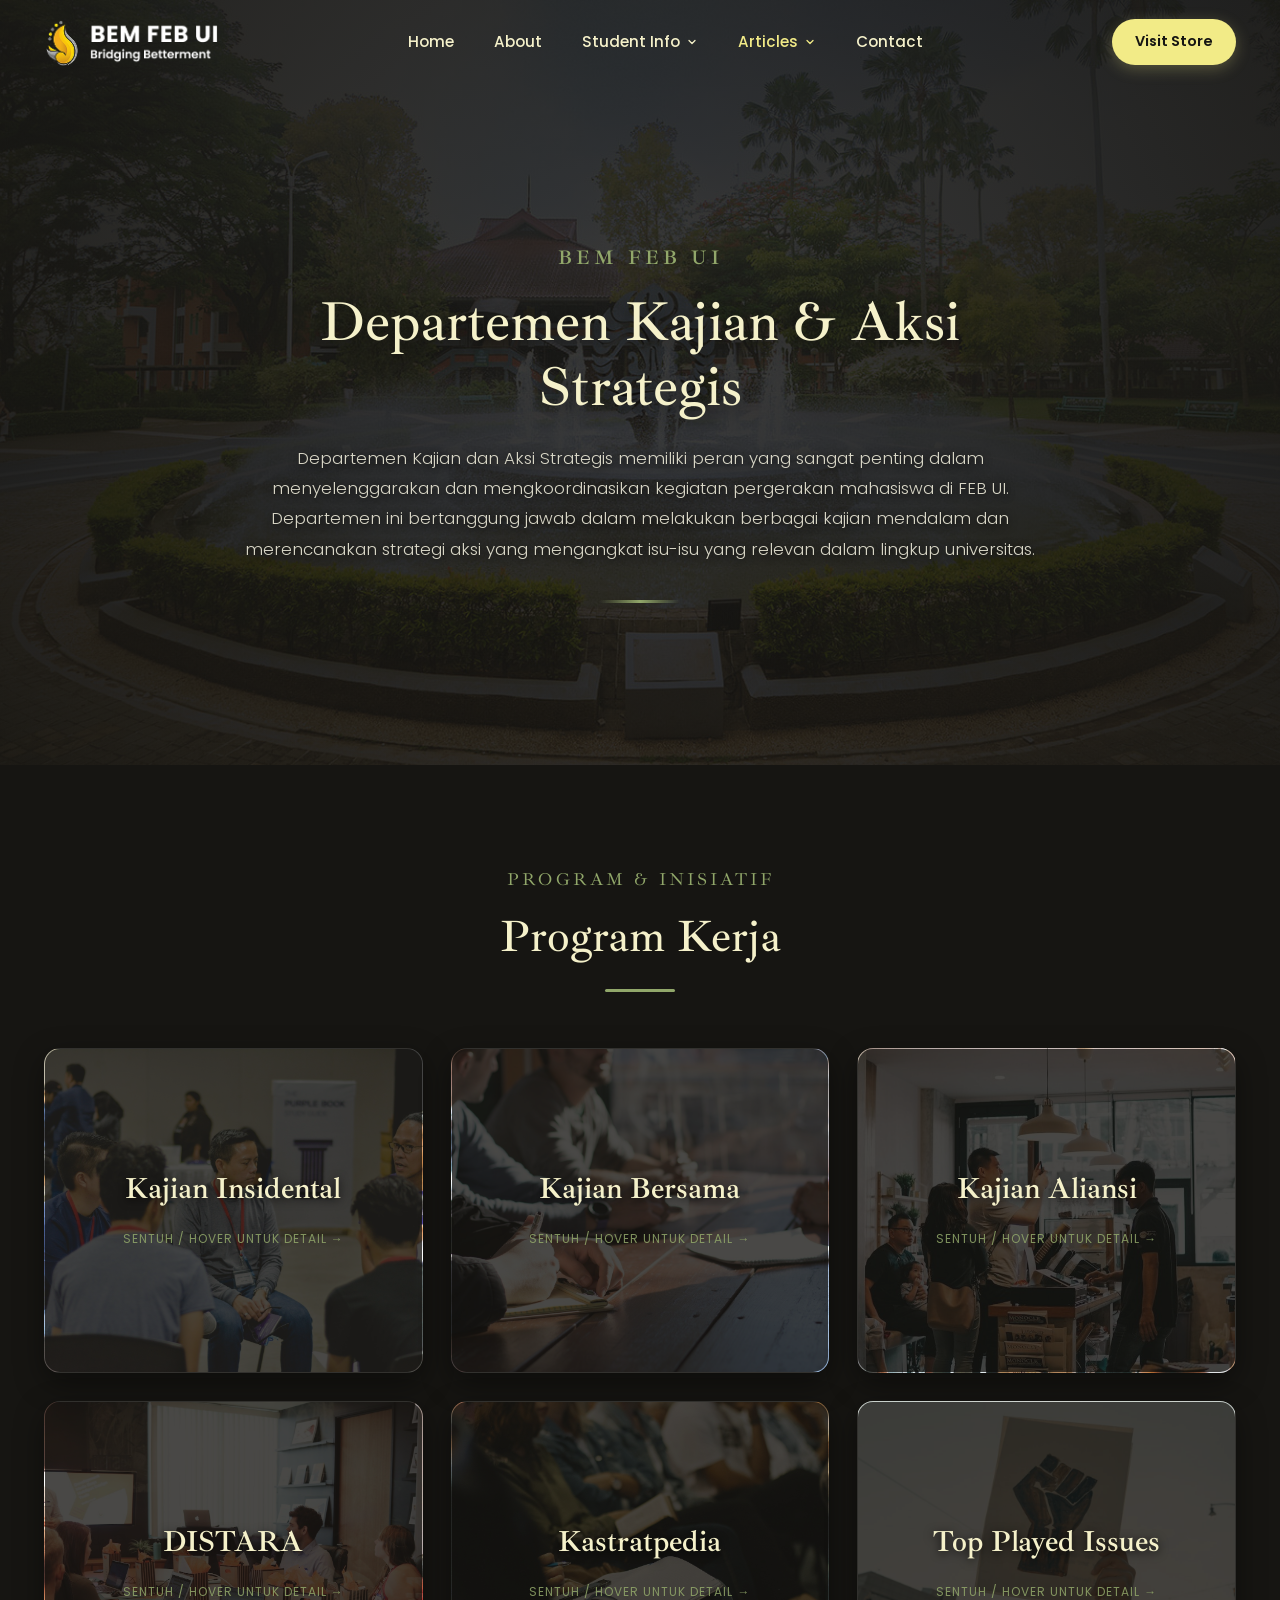
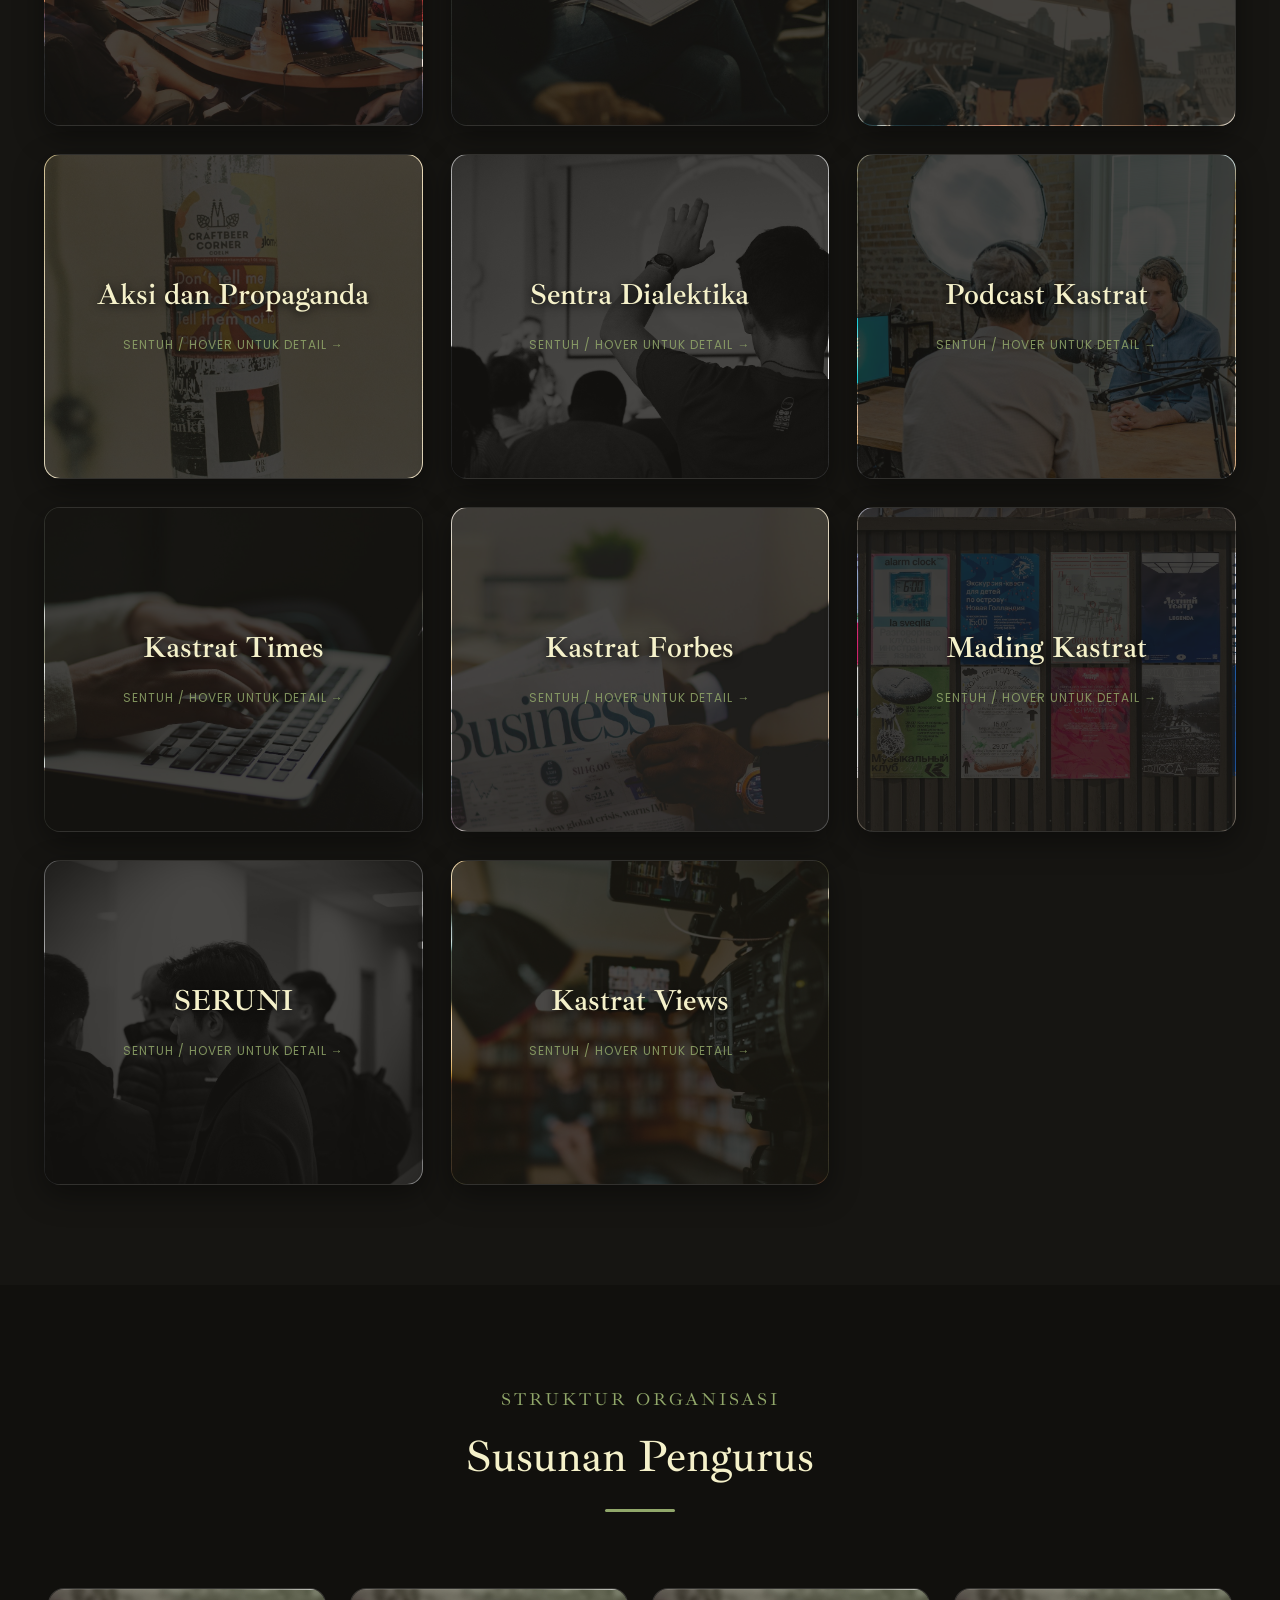
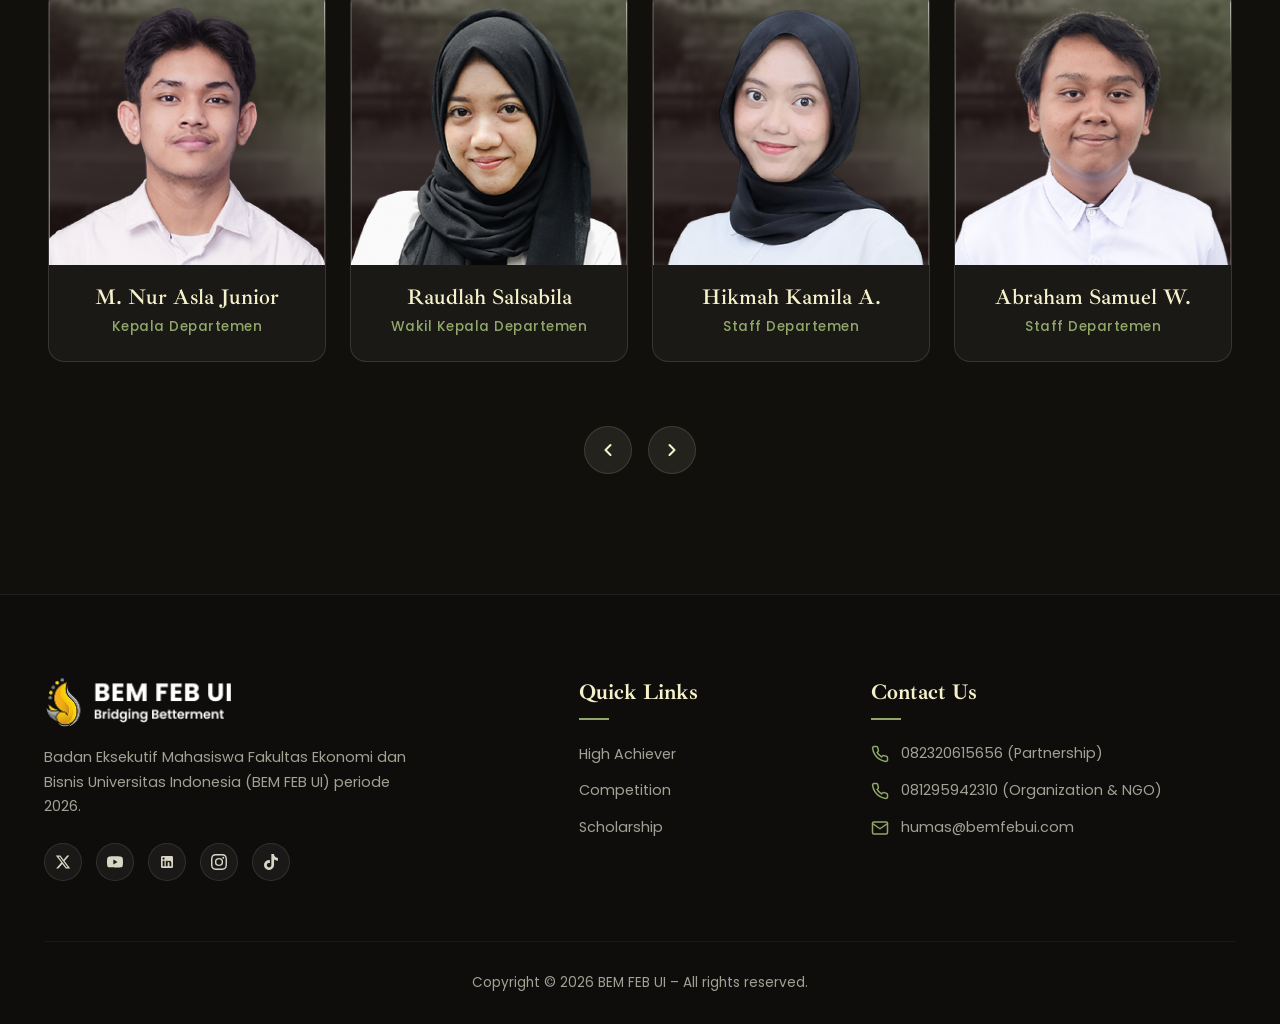
==== index.html @ 9d1b1541 "Initial commit website kastrat" ====
<!doctype html>
<html lang="id">
  <head>
    <meta charset="UTF-8" />
    <meta name="viewport" content="width=device-width, initial-scale=1.0" />
    <title>Departemen Kajian &amp; Aksi Strategis - BEM FEB UI</title>
    <meta
      name="description"
      content="Departemen Kajian dan Aksi Strategis memiliki peran yang sangat penting dalam menyelenggarakan dan mengkoordinasikan kegiatan pergerakan mahasiswa di FEB UI. Departemen ini bertanggung jawab dalam melakukan berbagai kajian mendalam dan merencanakan strategi aksi yang mengangkat isu-isu yang relevan dalam lingkup universitas"
    />

    <!-- Google Fonts: Ibarra Real Nova & Poppins -->
    <link rel="preconnect" href="https://fonts.googleapis.com" />
    <link rel="preconnect" href="https://fonts.gstatic.com" crossorigin />
    <link
      href="https://fonts.googleapis.com/css2?family=Ibarra+Real+Nova:ital,wght@0,400;0,500;0,600;0,700;1,400;1,600&family=Poppins:ital,wght@0,300;0,400;0,500;0,600;0,700;1,400&display=swap"
      rel="stylesheet"
    />

    <!-- Stylesheet -->
    <link rel="stylesheet" href="assets/css/style.css" />
  </head>
  <body>
    <!-- ================= Header / Navigation ================= -->
    <header class="site-header">
      <div class="container nav-wrapper">
        <a
          href="index.html"
          class="brand-logo"
          aria-label="BEM FEB UI Homepage"
        >
          <img src="assets/images/logo.png" alt="BEM FEB UI Logo" />
        </a>

        <!-- Navigation Menu -->
        <nav class="nav-menu" id="navMenu">
          <div class="nav-item">
            <a href="#" class="nav-link">Home</a>
          </div>
          <div class="nav-item">
            <a href="#" class="nav-link">About</a>
          </div>
          <div class="nav-item has-dropdown">
            <a href="#" class="nav-link">
              Student Info
              <svg
                viewBox="0 0 24 24"
                fill="none"
                stroke="currentColor"
                stroke-width="2.5"
                stroke-linecap="round"
                stroke-linejoin="round"
              >
                <polyline points="6 9 12 15 18 9"></polyline>
              </svg>
            </a>
            <div class="dropdown-menu">
              <a href="#" class="dropdown-link">High Achiever</a>
              <a
                href="http://beasiswa.ui.ac.id"
                target="_blank"
                rel="noopener noreferrer"
                class="dropdown-link"
                >Scholarship</a
              >
            </div>
          </div>
          <div class="nav-item has-dropdown">
            <a href="#" class="nav-link active">
              Articles
              <svg
                viewBox="0 0 24 24"
                fill="none"
                stroke="currentColor"
                stroke-width="2.5"
                stroke-linecap="round"
                stroke-linejoin="round"
              >
                <polyline points="6 9 12 15 18 9"></polyline>
              </svg>
            </a>
            <div class="dropdown-menu">
              <a
                href="https://zaap.bio/Kastrat"
                target="_blank"
                rel="noopener noreferrer"
                class="dropdown-link"
                >Kajian</a
              >
              <a href="#" class="dropdown-link">Riset</a>
            </div>
          </div>
          <div class="nav-item">
            <a href="#" class="nav-link">Contact</a>
          </div>
        </nav>

        <!-- Action Button -->
        <div class="header-actions">
          <a
            href="https://www.instagram.com/etudiante.co?igsh=MWIxbTM2anZkZGo2YQ=="
            target="_blank"
            rel="noopener noreferrer"
            class="btn-store"
          >
            <span>Visit Store</span>
          </a>
        </div>

        <!-- Mobile Hamburger Button -->
        <div
          class="mobile-toggle"
          id="mobileToggle"
          aria-label="Buka Menu Navigasi"
        >
          <span></span>
          <span></span>
          <span></span>
        </div>
      </div>
    </header>

    <!-- ================= Hero Section ================= -->
    <section class="hero-section">
      <div class="hero-overlay"></div>
      <div class="container hero-content">
        <span class="hero-badge">BEM FEB UI</span>
        <h1 class="hero-title">Departemen Kajian &amp; Aksi Strategis</h1>
        <p class="hero-description">
          Departemen Kajian dan Aksi Strategis memiliki peran yang sangat
          penting dalam menyelenggarakan dan mengkoordinasikan kegiatan
          pergerakan mahasiswa di FEB UI. Departemen ini bertanggung jawab dalam
          melakukan berbagai kajian mendalam dan merencanakan strategi aksi yang
          mengangkat isu-isu yang relevan dalam lingkup universitas.
        </p>
        <div class="hero-divider"></div>
      </div>
    </section>

    <!-- ================= Program Kerja (Flip Cards) ================= -->
    <section class="programs-section" id="program-kerja">
      <div class="container">
        <div class="section-header">
          <div class="section-kicker">Program &amp; Inisiatif</div>
          <h2 class="section-title">Program Kerja</h2>
          <div class="section-line"></div>
        </div>

        <div class="programs-grid">
          <!-- 1. Kajian Insidental -->
          <div class="flip-card">
            <div class="flip-card-inner">
              <div
                class="flip-card-front"
                style="
                  background-image: url(&quot;assets/images/program-1.jpg&quot;);
                "
              >
                <div class="flip-front-content">
                  <h3 class="flip-card-title">Kajian Insidental</h3>
                  <span class="flip-hint"
                    >Sentuh / Hover untuk detail &rarr;</span
                  >
                </div>
              </div>
              <div class="flip-card-back">
                <h3 class="flip-card-title">Kajian Insidental</h3>
                <p class="flip-card-desc">
                  Hadir sebagai medium Departemen Kastrat untuk merespon isu-isu
                  strategis yang bersifat insidental maupun underground.
                </p>
                <a
                  href="https://zaap.bio/Kastrat"
                  target="_blank"
                  rel="noopener noreferrer"
                  class="flip-card-btn"
                  >Baca Kajian</a
                >
              </div>
            </div>
          </div>

          <!-- 2. Kajian Bersama -->
          <div class="flip-card">
            <div class="flip-card-inner">
              <div
                class="flip-card-front"
                style="
                  background-image: url(&quot;assets/images/program-2.jpg&quot;);
                "
              >
                <div class="flip-front-content">
                  <h3 class="flip-card-title">Kajian Bersama</h3>
                  <span class="flip-hint"
                    >Sentuh / Hover untuk detail &rarr;</span
                  >
                </div>
              </div>
              <div class="flip-card-back">
                <h3 class="flip-card-title">Kajian Bersama</h3>
                <p class="flip-card-desc">
                  Lorem ipsum dolor sit amet consectetur adipiscing elit luctus
                  torquent metus libero, eros ridiculus sagittis facilisis ac
                  primis phasellus blandit mauris.
                </p>
                <a
                  href="https://zaap.bio/Kastrat"
                  target="_blank"
                  rel="noopener noreferrer"
                  class="flip-card-btn"
                  >Pelajari Lebih Lanjut</a
                >
              </div>
            </div>
          </div>

          <!-- 3. Kajian Aliansi -->
          <div class="flip-card">
            <div class="flip-card-inner">
              <div
                class="flip-card-front"
                style="
                  background-image: url(&quot;assets/images/program-3.jpg&quot;);
                "
              >
                <div class="flip-front-content">
                  <h3 class="flip-card-title">Kajian Aliansi</h3>
                  <span class="flip-hint"
                    >Sentuh / Hover untuk detail &rarr;</span
                  >
                </div>
              </div>
              <div class="flip-card-back">
                <h3 class="flip-card-title">Kajian Aliansi</h3>
                <p class="flip-card-desc">
                  Lorem ipsum dolor sit amet consectetur adipiscing elit luctus
                  torquent metus libero, eros ridiculus sagittis facilisis ac
                  primis phasellus blandit mauris.
                </p>
                <a
                  href="https://zaap.bio/Kastrat"
                  target="_blank"
                  rel="noopener noreferrer"
                  class="flip-card-btn"
                  >Pelajari Lebih Lanjut</a
                >
              </div>
            </div>
          </div>

          <!-- 4. DISTARA -->
          <div class="flip-card">
            <div class="flip-card-inner">
              <div
                class="flip-card-front"
                style="
                  background-image: url(&quot;assets/images/program-4.jpg&quot;);
                "
              >
                <div class="flip-front-content">
                  <h3 class="flip-card-title">DISTARA</h3>
                  <span class="flip-hint"
                    >Sentuh / Hover untuk detail &rarr;</span
                  >
                </div>
              </div>
              <div class="flip-card-back">
                <h3 class="flip-card-title">DISTARA</h3>
                <p class="flip-card-desc">
                  DISTARA merupakan program kerja Kastrat yang berbentuk diskusi
                  publik atau audiensi sebagai bentuk tanggung jawab kastrat
                  terhadap isu yang diangkat.
                </p>
                <a
                  href="https://zaap.bio/Kastrat"
                  target="_blank"
                  rel="noopener noreferrer"
                  class="flip-card-btn"
                  >Selengkapnya</a
                >
              </div>
            </div>
          </div>

          <!-- 5. Kastratpedia -->
          <div class="flip-card">
            <div class="flip-card-inner">
              <div
                class="flip-card-front"
                style="
                  background-image: url(&quot;assets/images/program-5.jpg&quot;);
                "
              >
                <div class="flip-front-content">
                  <h3 class="flip-card-title">Kastratpedia</h3>
                  <span class="flip-hint"
                    >Sentuh / Hover untuk detail &rarr;</span
                  >
                </div>
              </div>
              <div class="flip-card-back">
                <h3 class="flip-card-title">Kastratpedia</h3>
                <p class="flip-card-desc">
                  Berupa kajian mini yang dipublikasikan dalam bentuk infografis
                  untuk merespon isu-isu sosial politik teraktual dengan kritik
                  dan argumentasi yang didasarkan pada data maupun fakta
                  empiris.
                </p>
                <a
                  href="https://zaap.bio/Kastrat"
                  target="_blank"
                  rel="noopener noreferrer"
                  class="flip-card-btn"
                  >Lihat Infografis</a
                >
              </div>
            </div>
          </div>

          <!-- 6. Top Played Issues -->
          <div class="flip-card">
            <div class="flip-card-inner">
              <div
                class="flip-card-front"
                style="
                  background-image: url(&quot;assets/images/program-6.jpg&quot;);
                "
              >
                <div class="flip-front-content">
                  <h3 class="flip-card-title">Top Played Issues</h3>
                  <span class="flip-hint"
                    >Sentuh / Hover untuk detail &rarr;</span
                  >
                </div>
              </div>
              <div class="flip-card-back">
                <h3 class="flip-card-title">Top Played Issues</h3>
                <p class="flip-card-desc">
                  Top Played Issues berfungsi sebagai media Departemen Kastrat
                  untuk merangkum dinamika sosial-politik yang terjadi selama
                  satu bulan ke belakang di Indonesia.
                </p>
                <a
                  href="https://zaap.bio/Kastrat"
                  target="_blank"
                  rel="noopener noreferrer"
                  class="flip-card-btn"
                  >Lihat Rangkuman</a
                >
              </div>
            </div>
          </div>

          <!-- 7. Aksi dan Propaganda -->
          <div class="flip-card">
            <div class="flip-card-inner">
              <div
                class="flip-card-front"
                style="
                  background-image: url(&quot;assets/images/program-7.jpg&quot;);
                "
              >
                <div class="flip-front-content">
                  <h3 class="flip-card-title">Aksi dan Propaganda</h3>
                  <span class="flip-hint"
                    >Sentuh / Hover untuk detail &rarr;</span
                  >
                </div>
              </div>
              <div class="flip-card-back">
                <h3 class="flip-card-title">Aksi dan Propaganda</h3>
                <p class="flip-card-desc">
                  Gerakan yang bersifat responsif terhadap isu-isu
                  sosial-politik teraktual dalam skala universitas, regional,
                  nasional, dan internasional.
                </p>
                <a
                  href="https://zaap.bio/Kastrat"
                  target="_blank"
                  rel="noopener noreferrer"
                  class="flip-card-btn"
                  >Selengkapnya</a
                >
              </div>
            </div>
          </div>

          <!-- 8. Sentra Dialektika -->
          <div class="flip-card">
            <div class="flip-card-inner">
              <div
                class="flip-card-front"
                style="
                  background-image: url(&quot;assets/images/program-8.jpg&quot;);
                "
              >
                <div class="flip-front-content">
                  <h3 class="flip-card-title">Sentra Dialektika</h3>
                  <span class="flip-hint"
                    >Sentuh / Hover untuk detail &rarr;</span
                  >
                </div>
              </div>
              <div class="flip-card-back">
                <h3 class="flip-card-title">Sentra Dialektika</h3>
                <p class="flip-card-desc">
                  Sentra Dialektika hadir sebagai wadah bagi mahasiswa dengan
                  antusiasme sosial-politik di FEB UI untuk berkumpul dan
                  mengekspresikan antusiasmenya melalui beberapa kegiatan,
                  seperti diskusi dan kesempatan hearing bersama tokoh publik.
                  Selain itu, Sentra Dialektika juga akan menjadi pusat
                  koordinasi bagi Departemen Kastrat dalam mengintensifkan
                  pergerakan aksi di FEB UI.
                </p>
                <a
                  href="https://zaap.bio/Kastrat"
                  target="_blank"
                  rel="noopener noreferrer"
                  class="flip-card-btn"
                  >Ikuti Diskusi</a
                >
              </div>
            </div>
          </div>

          <!-- 9. Podcast Kastrat -->
          <div class="flip-card">
            <div class="flip-card-inner">
              <div
                class="flip-card-front"
                style="
                  background-image: url(&quot;assets/images/program-9.jpg&quot;);
                "
              >
                <div class="flip-front-content">
                  <h3 class="flip-card-title">Podcast Kastrat</h3>
                  <span class="flip-hint"
                    >Sentuh / Hover untuk detail &rarr;</span
                  >
                </div>
              </div>
              <div class="flip-card-back">
                <h3 class="flip-card-title">Podcast Kastrat</h3>
                <p class="flip-card-desc">
                  Lorem ipsum dolor sit amet consectetur adipiscing elit luctus
                  torquent metus libero, eros ridiculus sagittis facilisis ac
                  primis phasellus blandit mauris.
                </p>
                <a
                  href="https://www.youtube.com/@BEMFEUI"
                  target="_blank"
                  rel="noopener noreferrer"
                  class="flip-card-btn"
                  >Dengarkan</a
                >
              </div>
            </div>
          </div>

          <!-- 10. Kastrat Times -->
          <div class="flip-card">
            <div class="flip-card-inner">
              <div
                class="flip-card-front"
                style="
                  background-image: url(&quot;assets/images/program-10.jpg&quot;);
                "
              >
                <div class="flip-front-content">
                  <h3 class="flip-card-title">Kastrat Times</h3>
                  <span class="flip-hint"
                    >Sentuh / Hover untuk detail &rarr;</span
                  >
                </div>
              </div>
              <div class="flip-card-back">
                <h3 class="flip-card-title">Kastrat Times</h3>
                <p class="flip-card-desc">
                  Program kerja yang mewadahi minat dan bakat mahasiswa FEB UI
                  untuk menuliskan opininya dalam bentuk tulisan ringan atau
                  esai. Kastrat Times akan dibuka sepanjang kepengurusan
                  Departemen Kastrat BEM FEB UI.
                </p>
                <a
                  href="https://zaap.bio/Kastrat"
                  target="_blank"
                  rel="noopener noreferrer"
                  class="flip-card-btn"
                  >Baca Esai</a
                >
              </div>
            </div>
          </div>

          <!-- 11. Kastrat Forbes -->
          <div class="flip-card">
            <div class="flip-card-inner">
              <div
                class="flip-card-front"
                style="
                  background-image: url(&quot;assets/images/program-11.jpg&quot;);
                "
              >
                <div class="flip-front-content">
                  <h3 class="flip-card-title">Kastrat Forbes</h3>
                  <span class="flip-hint"
                    >Sentuh / Hover untuk detail &rarr;</span
                  >
                </div>
              </div>
              <div class="flip-card-back">
                <h3 class="flip-card-title">Kastrat Forbes</h3>
                <p class="flip-card-desc">
                  Lorem ipsum dolor sit amet consectetur adipiscing elit luctus
                  torquent metus libero, eros ridiculus sagittis facilisis ac
                  primis phasellus blandit mauris.
                </p>
                <a
                  href="https://zaap.bio/Kastrat"
                  target="_blank"
                  rel="noopener noreferrer"
                  class="flip-card-btn"
                  >Pelajari Lebih Lanjut</a
                >
              </div>
            </div>
          </div>

          <!-- 12. Mading Kastrat -->
          <div class="flip-card">
            <div class="flip-card-inner">
              <div
                class="flip-card-front"
                style="
                  background-image: url(&quot;assets/images/program-12.jpg&quot;);
                "
              >
                <div class="flip-front-content">
                  <h3 class="flip-card-title">Mading Kastrat</h3>
                  <span class="flip-hint"
                    >Sentuh / Hover untuk detail &rarr;</span
                  >
                </div>
              </div>
              <div class="flip-card-back">
                <h3 class="flip-card-title">Mading Kastrat</h3>
                <p class="flip-card-desc">
                  Lorem ipsum dolor sit amet consectetur adipiscing elit luctus
                  torquent metus libero, eros ridiculus sagittis facilisis ac
                  primis phasellus blandit mauris.
                </p>
                <a
                  href="https://zaap.bio/Kastrat"
                  target="_blank"
                  rel="noopener noreferrer"
                  class="flip-card-btn"
                  >Pelajari Lebih Lanjut</a
                >
              </div>
            </div>
          </div>

          <!-- 13. SERUNI -->
          <div class="flip-card">
            <div class="flip-card-inner">
              <div
                class="flip-card-front"
                style="
                  background-image: url(&quot;assets/images/program-13.jpg&quot;);
                "
              >
                <div class="flip-front-content">
                  <h3 class="flip-card-title">SERUNI</h3>
                  <span class="flip-hint"
                    >Sentuh / Hover untuk detail &rarr;</span
                  >
                </div>
              </div>
              <div class="flip-card-back">
                <h3 class="flip-card-title">SERUNI</h3>
                <p class="flip-card-desc">
                  Diskusi komprehensif yang bermakna bahwa tema SERUNI akan
                  didiskusikan secara mendalam, menyeluruh, dan berbasis pada
                  argumentasi yang multiperspektif.
                </p>
                <a
                  href="https://zaap.bio/Kastrat"
                  target="_blank"
                  rel="noopener noreferrer"
                  class="flip-card-btn"
                  >Ikuti Diskusi</a
                >
              </div>
            </div>
          </div>

          <!-- 14. Kastrat Views -->
          <div class="flip-card">
            <div class="flip-card-inner">
              <div
                class="flip-card-front"
                style="
                  background-image: url(&quot;assets/images/program-14.jpg&quot;);
                "
              >
                <div class="flip-front-content">
                  <h3 class="flip-card-title">Kastrat Views</h3>
                  <span class="flip-hint"
                    >Sentuh / Hover untuk detail &rarr;</span
                  >
                </div>
              </div>
              <div class="flip-card-back">
                <h3 class="flip-card-title">Kastrat Views</h3>
                <p class="flip-card-desc">
                  Merupakan sebuah konten edukasi sosial-politik dan ekonomi
                  yang ditujukan untuk meningkatkan atensi dan kesadaran
                  mahasiswa FEB UI terhadap isu-isu sosial politik yang
                  disajikan dalam bentuk video.
                </p>
                <a
                  href="https://www.youtube.com/@BEMFEUI"
                  target="_blank"
                  rel="noopener noreferrer"
                  class="flip-card-btn"
                  >Tonton Video</a
                >
              </div>
            </div>
          </div>
        </div>
      </div>
    </section>

    <!-- ================= Susunan Pengurus (Team Slider) ================= -->
    <section class="team-section" id="susunan-pengurus">
      <div class="container">
        <div class="section-header">
          <div class="section-kicker">Struktur Organisasi</div>
          <h2 class="section-title">Susunan Pengurus</h2>
          <div class="section-line"></div>
        </div>

        <div class="team-carousel-container">
          <div class="team-slider" id="teamSlider">
            <!-- Member 1: M. Nur Asla Junior -->
            <div class="team-card">
              <div class="team-image-wrapper">
                <img
                  src="assets/images/asla.jpg"
                  alt="M. Nur Asla Junior"
                  loading="lazy"
                />
              </div>
              <div class="team-info">
                <h4 class="team-name">M. Nur Asla Junior</h4>
                <div class="team-position">Kepala Departemen</div>
              </div>
            </div>

            <!-- Member 2: Raudlah Salsabila -->
            <div class="team-card">
              <div class="team-image-wrapper">
                <img
                  src="assets/images/raudlah.jpg"
                  alt="Raudlah Salsabila"
                  loading="lazy"
                />
              </div>
              <div class="team-info">
                <h4 class="team-name">Raudlah Salsabila</h4>
                <div class="team-position">Wakil Kepala Departemen</div>
              </div>
            </div>

            <!-- Member 3: Hikmah Kamila A. -->
            <div class="team-card">
              <div class="team-image-wrapper">
                <img
                  src="assets/images/kamila.jpg"
                  alt="Hikmah Kamila A."
                  loading="lazy"
                />
              </div>
              <div class="team-info">
                <h4 class="team-name">Hikmah Kamila A.</h4>
                <div class="team-position">Staff Departemen</div>
              </div>
            </div>

            <!-- Member 4: Abraham Samuel W. -->
            <div class="team-card">
              <div class="team-image-wrapper">
                <img
                  src="assets/images/abraham.jpg"
                  alt="Abraham Samuel W."
                  loading="lazy"
                />
              </div>
              <div class="team-info">
                <h4 class="team-name">Abraham Samuel W.</h4>
                <div class="team-position">Staff Departemen</div>
              </div>
            </div>

            <!-- Member 5: Ilayka Asykuu A. -->
            <div class="team-card">
              <div class="team-image-wrapper">
                <img
                  src="assets/images/ilayka.jpg"
                  alt="Ilayka Asykuu A."
                  loading="lazy"
                />
              </div>
              <div class="team-info">
                <h4 class="team-name">Ilayka Asykuu A.</h4>
                <div class="team-position">Staff Departemen</div>
              </div>
            </div>

            <!-- Member 6: M. Syafiq Zhairul H. -->
            <div class="team-card">
              <div class="team-image-wrapper">
                <img
                  src="assets/images/syafiq.jpg"
                  alt="M. Syafiq Zhairul H."
                  loading="lazy"
                />
              </div>
              <div class="team-info">
                <h4 class="team-name">M. Syafiq Zhairul H.</h4>
                <div class="team-position">Staff Departemen</div>
              </div>
            </div>

            <!-- Member 7: Wirda Hafidz -->
            <div class="team-card">
              <div class="team-image-wrapper">
                <img
                  src="assets/images/wirda.jpg"
                  alt="Wirda Hafidz"
                  loading="lazy"
                />
              </div>
              <div class="team-info">
                <h4 class="team-name">Wirda Hafidz</h4>
                <div class="team-position">Staff Departemen</div>
              </div>
            </div>

            <!-- Member 8: Sheva Fi Sabilillah -->
            <div class="team-card">
              <div class="team-image-wrapper">
                <img
                  src="assets/images/sheva.jpg"
                  alt="Sheva Fi Sabilillah"
                  loading="lazy"
                />
              </div>
              <div class="team-info">
                <h4 class="team-name">Sheva Fi Sabilillah</h4>
                <div class="team-position">Staff Departemen</div>
              </div>
            </div>
          </div>

          <!-- Carousel Navigation Controls -->
          <div class="carousel-controls">
            <button class="carousel-btn prev" aria-label="Slide sebelumnya">
              <svg
                viewBox="0 0 24 24"
                fill="none"
                stroke="currentColor"
                stroke-width="2.5"
                stroke-linecap="round"
                stroke-linejoin="round"
              >
                <polyline points="15 18 9 12 15 6"></polyline>
              </svg>
            </button>
            <button class="carousel-btn next" aria-label="Slide berikutnya">
              <svg
                viewBox="0 0 24 24"
                fill="none"
                stroke="currentColor"
                stroke-width="2.5"
                stroke-linecap="round"
                stroke-linejoin="round"
              >
                <polyline points="9 18 15 12 9 6"></polyline>
              </svg>
            </button>
          </div>
        </div>
      </div>
    </section>

    <!-- ================= Footer ================= -->
    <footer class="site-footer">
      <div class="container">
        <div class="footer-grid">
          <!-- Brand & Description -->
          <div class="footer-brand">
            <img src="assets/images/logo.png" alt="BEM FEB UI" />
            <p class="footer-brand-desc">
              Badan Eksekutif Mahasiswa Fakultas Ekonomi dan Bisnis Universitas
              Indonesia (BEM FEB UI) periode 2026.
            </p>
            <div class="footer-socials">
              <!-- Twitter/X -->
              <a
                href="https://twitter.com/bemfebui?s=21&t=BGiSAD_Wi2fFG4SVM_A4pQ"
                target="_blank"
                rel="noopener noreferrer"
                class="social-link"
                aria-label="X / Twitter"
              >
                <svg viewBox="0 0 24 24" fill="currentColor">
                  <path
                    d="M18.244 2.25h3.308l-7.227 8.26 8.502 11.24H16.17l-5.214-6.817L4.99 21.75H1.68l7.73-8.835L1.254 2.25H8.08l4.713 6.231zm-1.161 17.52h1.833L7.084 4.126H5.117z"
                  />
                </svg>
              </a>
              <!-- YouTube -->
              <a
                href="https://www.youtube.com/@BEMFEUI"
                target="_blank"
                rel="noopener noreferrer"
                class="social-link"
                aria-label="YouTube"
              >
                <svg viewBox="0 0 24 24" fill="currentColor">
                  <path
                    d="M23.498 6.186a3.016 3.016 0 0 0-2.122-2.136C19.505 3.545 12 3.545 12 3.545s-7.505 0-9.377.505A3.017 3.017 0 0 0 .502 6.186C0 8.07 0 12 0 12s0 3.93.502 5.814a3.016 3.016 0 0 0 2.122 2.136c1.871.505 9.376.505 9.376.505s7.505 0 9.377-.505a3.015 3.015 0 0 0 2.122-2.136C24 15.93 24 12 24 12s0-3.93-.502-5.814zM9.545 15.568V8.432L15.818 12l-6.273 3.568z"
                  />
                </svg>
              </a>
              <!-- LinkedIn -->
              <a
                href="https://www.linkedin.com/company/bem-feb-ui/posts/?feedView=all"
                target="_blank"
                rel="noopener noreferrer"
                class="social-link"
                aria-label="LinkedIn"
              >
                <svg viewBox="0 0 24 24" fill="currentColor">
                  <path
                    d="M19 3a2 2 0 0 1 2 2v14a2 2 0 0 1-2 2H5a2 2 0 0 1-2-2V5a2 2 0 0 1 2-2h14m-.5 15.5v-5.3a3.26 3.26 0 0 0-3.26-3.26c-.85 0-1.84.52-2.28 1.3v-1.11h-2.79v8.37h2.79v-4.93c0-.77.62-1.4 1.39-1.4a1.4 1.4 0 0 1 1.4 1.4v4.93h2.75M6.88 8.56a1.68 1.68 0 0 0 1.68-1.68c0-.93-.75-1.69-1.68-1.69a1.69 1.69 0 0 0-1.69 1.69c0 .93.76 1.68 1.69 1.68m1.39 9.94v-8.37H5.5v8.37h2.77z"
                  />
                </svg>
              </a>
              <!-- Instagram -->
              <a
                href="http://instagram.com/bemfebui/"
                target="_blank"
                rel="noopener noreferrer"
                class="social-link"
                aria-label="Instagram"
              >
                <svg viewBox="0 0 24 24" fill="currentColor">
                  <path
                    d="M12 2.163c3.204 0 3.584.012 4.85.07 3.252.148 4.771 1.691 4.919 4.919.058 1.265.069 1.645.069 4.849 0 3.205-.012 3.584-.069 4.849-.149 3.225-1.664 4.771-4.919 4.919-1.266.058-1.644.07-4.85.07-3.204 0-3.584-.012-4.849-.07-3.26-.149-4.771-1.699-4.919-4.92-.058-1.265-.07-1.644-.07-4.849 0-3.204.013-3.583.07-4.849.149-3.227 1.664-4.771 4.919-4.919 1.266-.057 1.645-.069 4.849-.069zm0-2.163c-3.259 0-3.667.014-4.947.072-4.358.2-6.78 2.618-6.98 6.98-.059 1.281-.073 1.689-.073 4.948 0 3.259.014 3.668.072 4.948.2 4.358 2.618 6.78 6.98 6.98 1.281.058 1.689.072 4.948.072 3.259 0 3.668-.014 4.948-.072 4.354-.2 6.782-2.618 6.979-6.98.059-1.28.073-1.689.073-4.948 0-3.259-.014-3.667-.072-4.947-.196-4.354-2.617-6.78-6.979-6.98-1.281-.059-1.69-.073-4.949-.073zm0 5.838a6.162 6.162 0 1 0 0 12.324 6.162 6.162 0 0 0 0-12.324zm0 10.162a3.999 3.999 0 1 1 0-7.998 3.999 3.999 0 0 1 0 7.998zm6.406-11.845a1.44 1.44 0 1 0 0 2.881 1.44 1.44 0 0 0 0-2.881z"
                  />
                </svg>
              </a>
              <!-- TikTok -->
              <a
                href="https://www.tiktok.com/@bemfebui"
                target="_blank"
                rel="noopener noreferrer"
                class="social-link"
                aria-label="TikTok"
              >
                <svg viewBox="0 0 24 24" fill="currentColor">
                  <path
                    d="M12.525.02c1.31-.02 2.61-.01 3.91-.02.08 1.53.63 3.09 1.75 4.17 1.12 1.11 2.7 1.62 4.24 1.79v4.03c-1.44-.05-2.89-.35-4.2-.97-.57-.26-1.1-.59-1.62-.93-.01 2.92.01 5.84-.02 8.75-.08 1.4-.54 2.79-1.35 3.94-1.31 1.92-3.58 3.17-5.91 3.21-1.43.08-2.86-.31-4.08-1.03-2.02-1.19-3.44-3.37-3.65-5.71-.02-.5-.03-1-.01-1.49.18-1.9 1.12-3.72 2.58-4.96 1.66-1.44 3.98-2.13 6.15-1.72.02 1.48-.04 2.96-.04 4.44-.99-.32-2.15-.23-3.02.37-.63.41-1.11 1.04-1.36 1.75-.21.51-.24 1.07-.14 1.61.24 1.64 1.82 3.02 3.5 2.87 1.12-.01 2.19-.66 2.77-1.61.19-.33.4-.67.41-1.06.1-1.79.06-3.57.07-5.36.01-4.03-.01-8.05.02-12.07z"
                  />
                </svg>
              </a>
            </div>
          </div>

          <!-- Quick Links -->
          <div class="footer-col">
            <h5 class="footer-title">Quick Links</h5>
            <ul class="footer-links">
              <li class="footer-link-item"><a href="#">High Achiever</a></li>
              <li class="footer-link-item"><a href="#">Competition</a></li>
              <li class="footer-link-item">
                <a
                  href="http://beasiswa.ui.ac.id"
                  target="_blank"
                  rel="noopener noreferrer"
                  >Scholarship</a
                >
              </li>
            </ul>
          </div>

          <!-- Contact Us -->
          <div class="footer-col">
            <h5 class="footer-title">Contact Us</h5>
            <div class="footer-contact-list">
              <div class="contact-item">
                <svg
                  viewBox="0 0 24 24"
                  fill="none"
                  stroke="currentColor"
                  stroke-width="2"
                  stroke-linecap="round"
                  stroke-linejoin="round"
                >
                  <path
                    d="M22 16.92v3a2 2 0 0 1-2.18 2 19.79 19.79 0 0 1-8.63-3.07 19.5 19.5 0 0 1-6-6 19.79 19.79 0 0 1-3.07-8.67A2 2 0 0 1 4.11 2h3a2 2 0 0 1 2 1.72 12.84 12.84 0 0 0 .7 2.81 2 2 0 0 1-.45 2.11L8.09 9.91a16 16 0 0 0 6 6l1.27-1.27a2 2 0 0 1 2.11-.45 12.84 12.84 0 0 0 2.81.7A2 2 0 0 1 22 16.92z"
                  ></path>
                </svg>
                <span>082320615656 (Partnership)</span>
              </div>
              <div class="contact-item">
                <svg
                  viewBox="0 0 24 24"
                  fill="none"
                  stroke="currentColor"
                  stroke-width="2"
                  stroke-linecap="round"
                  stroke-linejoin="round"
                >
                  <path
                    d="M22 16.92v3a2 2 0 0 1-2.18 2 19.79 19.79 0 0 1-8.63-3.07 19.5 19.5 0 0 1-6-6 19.79 19.79 0 0 1-3.07-8.67A2 2 0 0 1 4.11 2h3a2 2 0 0 1 2 1.72 12.84 12.84 0 0 0 .7 2.81 2 2 0 0 1-.45 2.11L8.09 9.91a16 16 0 0 0 6 6l1.27-1.27a2 2 0 0 1 2.11-.45 12.84 12.84 0 0 0 2.81.7A2 2 0 0 1 22 16.92z"
                  ></path>
                </svg>
                <span>081295942310 (Organization &amp; NGO)</span>
              </div>
              <div class="contact-item">
                <svg
                  viewBox="0 0 24 24"
                  fill="none"
                  stroke="currentColor"
                  stroke-width="2"
                  stroke-linecap="round"
                  stroke-linejoin="round"
                >
                  <path
                    d="M4 4h16c1.1 0 2 .9 2 2v12c0 1.1-.9 2-2 2H4c-1.1 0-2-.9-2-2V6c0-1.1.9-2 2-2z"
                  ></path>
                  <polyline points="22,6 12,13 2,6"></polyline>
                </svg>
                <span>humas@bemfebui.com</span>
              </div>
            </div>
          </div>
        </div>

        <div class="footer-bottom">
          <p>Copyright &copy; 2026 BEM FEB UI &ndash; All rights reserved.</p>
        </div>
      </div>
    </footer>

    <!-- ================= Back To Top Button ================= -->
    <a href="#" class="back-to-top" id="backToTop" aria-label="Kembali ke atas">
      <svg
        viewBox="0 0 24 24"
        fill="none"
        stroke="currentColor"
        stroke-width="2.5"
        stroke-linecap="round"
        stroke-linejoin="round"
      >
        <polyline points="18 15 12 9 6 15"></polyline>
      </svg>
    </a>

    <!-- Main JavaScript -->
    <script src="assets/js/main.js"></script>
  </body>
</html>
---- assets/css/style.css ----
/* ==========================================================================
   Departemen Kajian & Aksi Strategis - BEM FEB UI Clone Stylesheet
   ========================================================================== */

/* --- CSS Variables & Theme Tokens --- */
:root {
  --color-primary: #f5f1ca;
  --color-secondary: #ffffff;
  --color-text: #d8d6c6;
  --color-text-muted: #a3a194;
  --color-accent: #91a76a;
  --color-yellow: #f2eb87;
  --color-brown: #706549;
  --color-dark-surface: #2c2920;
  --color-dark-bg: #161512;
  --color-dark-card: #1b1f10;
  --color-dark-overlay: rgba(22, 21, 18, 0.88);
  --color-card-overlay: rgba(22, 21, 18, 0.78);
  --color-border: rgba(255, 255, 255, 0.12);
  --color-border-hover: rgba(145, 167, 106, 0.45);

  --font-heading: "Ibarra Real Nova", Georgia, serif;
  --font-body:
    "Poppins", -apple-system, BlinkMacSystemFont, "Segoe UI", Roboto, sans-serif;

  --transition-normal: 0.3s ease;
  --transition-smooth: 0.6s cubic-bezier(0.4, 0, 0.2, 1);
  --container-max-width: 1240px;
}

/* --- Base / Reset --- */
*,
*::before,
*::after {
  box-sizing: border-box;
  margin: 0;
  padding: 0;
}

html {
  scroll-behavior: smooth;
  font-size: 16px;
  background-color: var(--color-dark-bg);
  color: var(--color-text);
  font-family: var(--font-body);
}

body {
  background-color: var(--color-dark-bg);
  color: var(--color-text);
  line-height: 1.6;
  overflow-x: hidden;
  -webkit-font-smoothing: antialiased;
}

a {
  color: inherit;
  text-decoration: none;
  transition: color var(--transition-normal);
}

ul {
  list-style: none;
}

img {
  max-width: 100%;
  height: auto;
  display: block;
}

button {
  font-family: inherit;
  cursor: pointer;
  border: none;
  background: none;
}

.container {
  width: 100%;
  max-width: var(--container-max-width);
  margin-left: auto;
  margin-right: auto;
  padding-left: 24px;
  padding-right: 24px;
}

/* --- Navigation Header --- */
.site-header {
  position: fixed;
  top: 0;
  left: 0;
  width: 100%;
  z-index: 1000;
  padding: 18px 0;
  transition:
    background-color var(--transition-normal),
    padding var(--transition-normal),
    backdrop-filter var(--transition-normal);
  background-color: transparent;
}

.site-header.scrolled {
  background-color: rgba(22, 21, 18, 0.95);
  backdrop-filter: blur(12px);
  -webkit-backdrop-filter: blur(12px);
  padding: 12px 0;
  box-shadow: 0 4px 20px rgba(0, 0, 0, 0.4);
  border-bottom: 1px solid rgba(255, 255, 255, 0.06);
}

.nav-wrapper {
  display: flex;
  align-items: center;
  justify-content: space-between;
}

.brand-logo {
  display: flex;
  align-items: center;
  gap: 12px;
}

.brand-logo img {
  height: 48px;
  width: auto;
  object-fit: contain;
  transition: transform var(--transition-normal);
}

.brand-logo:hover img {
  transform: scale(1.03);
}

.nav-menu {
  display: flex;
  align-items: center;
  gap: 32px;
}

.nav-item {
  position: relative;
}

.nav-link {
  color: var(--color-primary);
  font-size: 0.95rem;
  font-weight: 500;
  display: flex;
  align-items: center;
  gap: 6px;
  padding: 8px 4px;
  transition: color var(--transition-normal);
}

.nav-link:hover,
.nav-link.active {
  color: var(--color-yellow);
}

.nav-link svg {
  width: 12px;
  height: 12px;
  transition: transform var(--transition-normal);
}

/* Dropdown Menu */
.dropdown-menu {
  position: absolute;
  top: 100%;
  left: 0;
  min-width: 200px;
  background-color: rgba(27, 31, 16, 0.98);
  border: 1px solid rgba(255, 255, 255, 0.1);
  border-radius: 8px;
  padding: 10px 0;
  box-shadow: 0 10px 30px rgba(0, 0, 0, 0.6);
  opacity: 0;
  visibility: hidden;
  transform: translateY(10px);
  transition: all var(--transition-normal);
  backdrop-filter: blur(10px);
  z-index: 100;
}

.nav-item:hover .dropdown-menu {
  opacity: 1;
  visibility: visible;
  transform: translateY(0);
}

.nav-item:hover .nav-link svg {
  transform: rotate(180deg);
}

.dropdown-link {
  display: block;
  padding: 9px 20px;
  font-size: 0.9rem;
  color: var(--color-text);
  transition:
    background-color var(--transition-normal),
    color var(--transition-normal);
}

.dropdown-link:hover {
  background-color: rgba(145, 167, 106, 0.15);
  color: var(--color-yellow);
}

/* Visit Store Button */
.btn-store {
  display: inline-flex;
  align-items: center;
  gap: 8px;
  padding: 10px 22px;
  font-size: 0.9rem;
  font-weight: 600;
  color: #161512;
  background-color: var(--color-yellow);
  border-radius: 50px;
  border: 1px solid transparent;
  transition: all var(--transition-normal);
  box-shadow: 0 4px 15px rgba(242, 235, 135, 0.25);
}

.btn-store:hover {
  background-color: transparent;
  color: var(--color-yellow);
  border-color: var(--color-yellow);
  transform: translateY(-2px);
  box-shadow: 0 6px 20px rgba(242, 235, 135, 0.35);
}

/* Mobile Toggle */
.mobile-toggle {
  display: none;
  flex-direction: column;
  justify-content: space-between;
  width: 28px;
  height: 20px;
  cursor: pointer;
  z-index: 1100;
}

.mobile-toggle span {
  display: block;
  height: 2.5px;
  width: 100%;
  background-color: var(--color-primary);
  border-radius: 2px;
  transition: all var(--transition-normal);
}

.mobile-toggle.active span:nth-child(1) {
  transform: translateY(9px) rotate(45deg);
}

.mobile-toggle.active span:nth-child(2) {
  opacity: 0;
}

.mobile-toggle.active span:nth-child(3) {
  transform: translateY(-8.5px) rotate(-45deg);
}

/* --- Hero Section --- */
.hero-section {
  position: relative;
  min-height: 85vh;
  display: flex;
  align-items: center;
  justify-content: center;
  background: url("../images/hero-feb-ui.jpg") center center / cover no-repeat;
  padding: 180px 0 100px;
  text-align: center;
  overflow: hidden;
}

.hero-overlay {
  position: absolute;
  inset: 0;
  background: radial-gradient(
    circle at center,
    rgba(22, 21, 18, 0.82) 0%,
    rgba(22, 21, 18, 0.95) 100%
  );
  z-index: 1;
}

.hero-content {
  position: relative;
  z-index: 2;
  max-width: 900px;
  margin: 0 auto;
}

.hero-badge {
  display: inline-block;
  font-family: var(--font-heading);
  font-size: 1.25rem;
  letter-spacing: 4px;
  text-transform: uppercase;
  color: var(--color-accent);
  margin-bottom: 16px;
  font-weight: 600;
}

.hero-title {
  font-family: var(--font-heading);
  font-size: 3.5rem;
  font-weight: 500;
  line-height: 1.15;
  color: var(--color-primary);
  margin-bottom: 24px;
  text-shadow: 0 4px 20px rgba(0, 0, 0, 0.6);
}

.hero-description {
  font-size: 1.05rem;
  font-weight: 300;
  color: var(--color-text);
  line-height: 1.8;
  max-width: 820px;
  margin: 0 auto 36px;
  text-shadow: 0 2px 8px rgba(0, 0, 0, 0.8);
}

.hero-divider {
  width: 80px;
  height: 3px;
  background: linear-gradient(
    90deg,
    transparent,
    var(--color-accent),
    transparent
  );
  margin: 0 auto;
}

/* --- Section Headers --- */
.section-header {
  text-align: center;
  margin-bottom: 56px;
}

.section-kicker {
  font-family: var(--font-heading);
  font-size: 1.1rem;
  letter-spacing: 3px;
  text-transform: uppercase;
  color: var(--color-accent);
  margin-bottom: 8px;
}

.section-title {
  font-family: var(--font-heading);
  font-size: 2.8rem;
  font-weight: 500;
  color: var(--color-primary);
  margin-bottom: 16px;
}

.section-line {
  width: 70px;
  height: 3px;
  background: var(--color-accent);
  margin: 0 auto;
  border-radius: 2px;
}

/* --- Program Kerja (Flip Boxes) Section --- */
.programs-section {
  padding: 100px 0;
  background-color: var(--color-dark-bg);
  position: relative;
}

.programs-grid {
  display: grid;
  grid-template-columns: repeat(3, 1fr);
  gap: 28px;
}

/* 3D Flip Card Container */
.flip-card {
  perspective: 1200px;
  height: 325px;
}

.flip-card-inner {
  position: relative;
  width: 100%;
  height: 100%;
  transition: transform var(--transition-smooth);
  transform-style: preserve-3d;
  border-radius: 16px;
  box-shadow: 0 10px 30px rgba(0, 0, 0, 0.4);
}

/* Hover and active flip */
.flip-card:hover .flip-card-inner,
.flip-card.is-flipped .flip-card-inner {
  transform: rotateY(180deg);
}

/* Front & Back Faces */
.flip-card-front,
.flip-card-back {
  position: absolute;
  inset: 0;
  width: 100%;
  height: 100%;
  backface-visibility: hidden;
  -webkit-backface-visibility: hidden;
  border-radius: 16px;
  overflow: hidden;
  border: 1px solid var(--color-border);
  transition: border-color var(--transition-normal);
}

/* Front Styling */
.flip-card-front {
  background-position: center center;
  background-repeat: no-repeat;
  background-size: cover;
  display: flex;
  align-items: center;
  justify-content: center;
  text-align: center;
}

.flip-card-front::before {
  content: "";
  position: absolute;
  inset: 0;
  background-color: rgba(22, 21, 18, 0.78);
  transition: background-color var(--transition-normal);
}

.flip-card:hover .flip-card-front::before {
  background-color: rgba(22, 21, 18, 0.65);
}

.flip-front-content {
  position: relative;
  z-index: 2;
  padding: 30px 24px;
}

.flip-card-title {
  font-family: var(--font-heading);
  font-size: 1.85rem;
  font-weight: 600;
  color: var(--color-primary);
  line-height: 1.25;
  text-shadow: 0 2px 10px rgba(0, 0, 0, 0.9);
  margin-bottom: 12px;
}

.flip-hint {
  display: inline-flex;
  align-items: center;
  gap: 6px;
  font-size: 0.75rem;
  letter-spacing: 1px;
  text-transform: uppercase;
  color: var(--color-accent);
  opacity: 0.85;
  margin-top: 10px;
}

/* Back Styling */
.flip-card-back {
  transform: rotateY(180deg);
  background: radial-gradient(circle at center, #1b1f10 20%, #2a361d 100%);
  display: flex;
  flex-direction: column;
  justify-content: center;
  align-items: center;
  text-align: center;
  padding: 32px 26px;
}

.flip-card-back .flip-card-title {
  font-size: 1.4rem;
  color: var(--color-yellow);
  margin-bottom: 12px;
}

.flip-card-desc {
  font-size: 0.875rem;
  font-weight: 300;
  line-height: 1.65;
  color: var(--color-text);
  display: -webkit-box;
  -webkit-line-clamp: 6;
  -webkit-box-orient: vertical;
  overflow: hidden;
  text-overflow: ellipsis;
}

.flip-card-btn {
  display: inline-block;
  margin-top: 16px;
  padding: 7px 18px;
  font-size: 0.8rem;
  font-weight: 500;
  color: #161512;
  background-color: var(--color-yellow);
  border-radius: 20px;
  transition: all var(--transition-normal);
}

.flip-card-btn:hover {
  background-color: #ffffff;
  transform: scale(1.05);
}

/* --- Susunan Pengurus (Team Members) Section --- */
.team-section {
  padding: 100px 0 120px;
  background-color: #11100d;
  position: relative;
  overflow: hidden;
}

.team-carousel-container {
  position: relative;
  margin-top: 40px;
}

.team-slider {
  display: flex;
  gap: 24px;
  overflow-x: auto;
  scroll-behavior: smooth;
  scrollbar-width: none;
  -ms-overflow-style: none;
  padding: 20px 4px 40px;
  user-select: none;
  cursor: grab;
}

.team-slider:active {
  cursor: grabbing;
}

.team-slider::-webkit-scrollbar {
  display: none;
}

.team-card {
  flex: 0 0 calc(25% - 18px);
  min-width: 250px;
  background-color: #1a1916;
  border-radius: 16px;
  overflow: hidden;
  border: 1px solid var(--color-border);
  transition:
    transform var(--transition-normal),
    border-color var(--transition-normal),
    box-shadow var(--transition-normal);
  text-align: center;
  padding-bottom: 24px;
}

.team-card:hover {
  transform: translateY(-8px);
  border-color: var(--color-border-hover);
  box-shadow: 0 16px 36px rgba(0, 0, 0, 0.5);
}

.team-image-wrapper {
  width: 100%;
  aspect-ratio: 1 / 1;
  overflow: hidden;
  background-color: #24221d;
  margin-bottom: 18px;
}

.team-image-wrapper img {
  width: 100%;
  height: 100%;
  object-fit: cover;
  object-position: center top;
  transition: transform var(--transition-smooth);
}

.team-card:hover .team-image-wrapper img {
  transform: scale(1.06);
}

.team-info {
  padding: 0 18px;
}

.team-name {
  font-family: var(--font-heading);
  font-size: 1.35rem;
  font-weight: 600;
  color: var(--color-primary);
  margin-bottom: 6px;
  line-height: 1.25;
}

.team-position {
  font-size: 0.85rem;
  color: var(--color-accent);
  font-weight: 500;
  letter-spacing: 0.5px;
}

/* Carousel Nav Buttons */
.carousel-controls {
  display: flex;
  align-items: center;
  justify-content: center;
  gap: 16px;
  margin-top: 24px;
}

.carousel-btn {
  width: 48px;
  height: 48px;
  border-radius: 50%;
  background-color: #24221d;
  border: 1px solid var(--color-border);
  color: var(--color-primary);
  display: flex;
  align-items: center;
  justify-content: center;
  transition: all var(--transition-normal);
}

.carousel-btn:hover {
  background-color: var(--color-accent);
  color: #161512;
  border-color: var(--color-accent);
  transform: scale(1.05);
}

.carousel-btn svg {
  width: 20px;
  height: 20px;
}

/* --- Footer --- */
.site-footer {
  background-color: #0e0d0b;
  border-top: 1px solid rgba(255, 255, 255, 0.08);
  padding: 80px 0 30px;
  font-size: 0.95rem;
}

.footer-grid {
  display: grid;
  grid-template-columns: 2fr 1fr 1.5fr;
  gap: 48px;
  margin-bottom: 60px;
}

.footer-brand img {
  height: 52px;
  width: auto;
  margin-bottom: 18px;
}

.footer-brand-desc {
  color: var(--color-text-muted);
  font-size: 0.9rem;
  line-height: 1.7;
  max-width: 380px;
  margin-bottom: 24px;
}

.footer-socials {
  display: flex;
  align-items: center;
  gap: 14px;
}

.social-link {
  width: 38px;
  height: 38px;
  border-radius: 50%;
  background-color: rgba(255, 255, 255, 0.05);
  border: 1px solid rgba(255, 255, 255, 0.1);
  display: flex;
  align-items: center;
  justify-content: center;
  color: var(--color-text);
  transition: all var(--transition-normal);
}

.social-link:hover {
  background-color: var(--color-yellow);
  color: #161512;
  border-color: var(--color-yellow);
  transform: translateY(-3px);
}

.social-link svg {
  width: 16px;
  height: 16px;
}

.footer-title {
  font-family: var(--font-heading);
  font-size: 1.35rem;
  color: var(--color-primary);
  margin-bottom: 22px;
  position: relative;
  padding-bottom: 10px;
}

.footer-title::after {
  content: "";
  position: absolute;
  left: 0;
  bottom: 0;
  width: 30px;
  height: 2px;
  background-color: var(--color-accent);
}

.footer-links {
  display: flex;
  flex-direction: column;
  gap: 12px;
}

.footer-link-item a {
  color: var(--color-text-muted);
  font-size: 0.9rem;
  transition:
    color var(--transition-normal),
    padding-left var(--transition-normal);
}

.footer-link-item a:hover {
  color: var(--color-yellow);
  padding-left: 6px;
}

.footer-contact-list {
  display: flex;
  flex-direction: column;
  gap: 14px;
}

.contact-item {
  display: flex;
  align-items: flex-start;
  gap: 12px;
  color: var(--color-text-muted);
  font-size: 0.9rem;
}

.contact-item svg {
  width: 18px;
  height: 18px;
  color: var(--color-accent);
  margin-top: 3px;
  flex-shrink: 0;
}

.footer-bottom {
  padding-top: 30px;
  border-top: 1px solid rgba(255, 255, 255, 0.05);
  text-align: center;
  color: var(--color-text-muted);
  font-size: 0.85rem;
}

/* --- Back To Top Button --- */
.back-to-top {
  position: fixed;
  bottom: 30px;
  right: 30px;
  width: 48px;
  height: 48px;
  border-radius: 50%;
  background-color: var(--color-accent);
  color: #161512;
  display: flex;
  align-items: center;
  justify-content: center;
  z-index: 990;
  opacity: 0;
  visibility: hidden;
  transition: all var(--transition-normal);
  box-shadow: 0 4px 15px rgba(0, 0, 0, 0.5);
}

.back-to-top.visible {
  opacity: 1;
  visibility: visible;
}

.back-to-top:hover {
  background-color: var(--color-yellow);
  transform: translateY(-4px);
}

.back-to-top svg {
  width: 20px;
  height: 20px;
}

/* --- Responsive Breakpoints --- */
@media (max-width: 1024px) {
  .programs-grid {
    grid-template-columns: repeat(2, 1fr);
  }

  .team-card {
    flex: 0 0 calc(33.333% - 16px);
  }

  .footer-grid {
    grid-template-columns: 1fr 1fr;
    gap: 36px;
  }
}

@media (max-width: 768px) {
  .site-header {
    padding: 14px 0;
  }

  .nav-menu {
    position: fixed;
    top: 0;
    right: -100%;
    width: 80%;
    max-width: 340px;
    height: 100vh;
    background-color: rgba(22, 21, 18, 0.98);
    backdrop-filter: blur(15px);
    flex-direction: column;
    align-items: flex-start;
    padding: 90px 30px 40px;
    gap: 20px;
    transition: right var(--transition-normal);
    box-shadow: -10px 0 30px rgba(0, 0, 0, 0.8);
    border-left: 1px solid rgba(255, 255, 255, 0.1);
  }

  .nav-menu.active {
    right: 0;
  }

  .mobile-toggle {
    display: flex;
  }

  .dropdown-menu {
    position: static;
    opacity: 1;
    visibility: visible;
    transform: none;
    background: transparent;
    border: none;
    padding-left: 16px;
    box-shadow: none;
  }

  .header-actions {
    display: none;
  }

  .hero-title {
    font-size: 2.5rem;
  }

  .hero-description {
    font-size: 0.95rem;
  }

  .programs-grid {
    grid-template-columns: 1fr;
    max-width: 440px;
    margin: 0 auto;
  }

  .team-card {
    flex: 0 0 calc(50% - 12px);
  }

  .footer-grid {
    grid-template-columns: 1fr;
    gap: 36px;
  }
}

@media (max-width: 480px) {
  .hero-title {
    font-size: 2rem;
  }

  .section-title {
    font-size: 2.2rem;
  }

  .team-card {
    flex: 0 0 100%;
  }
}
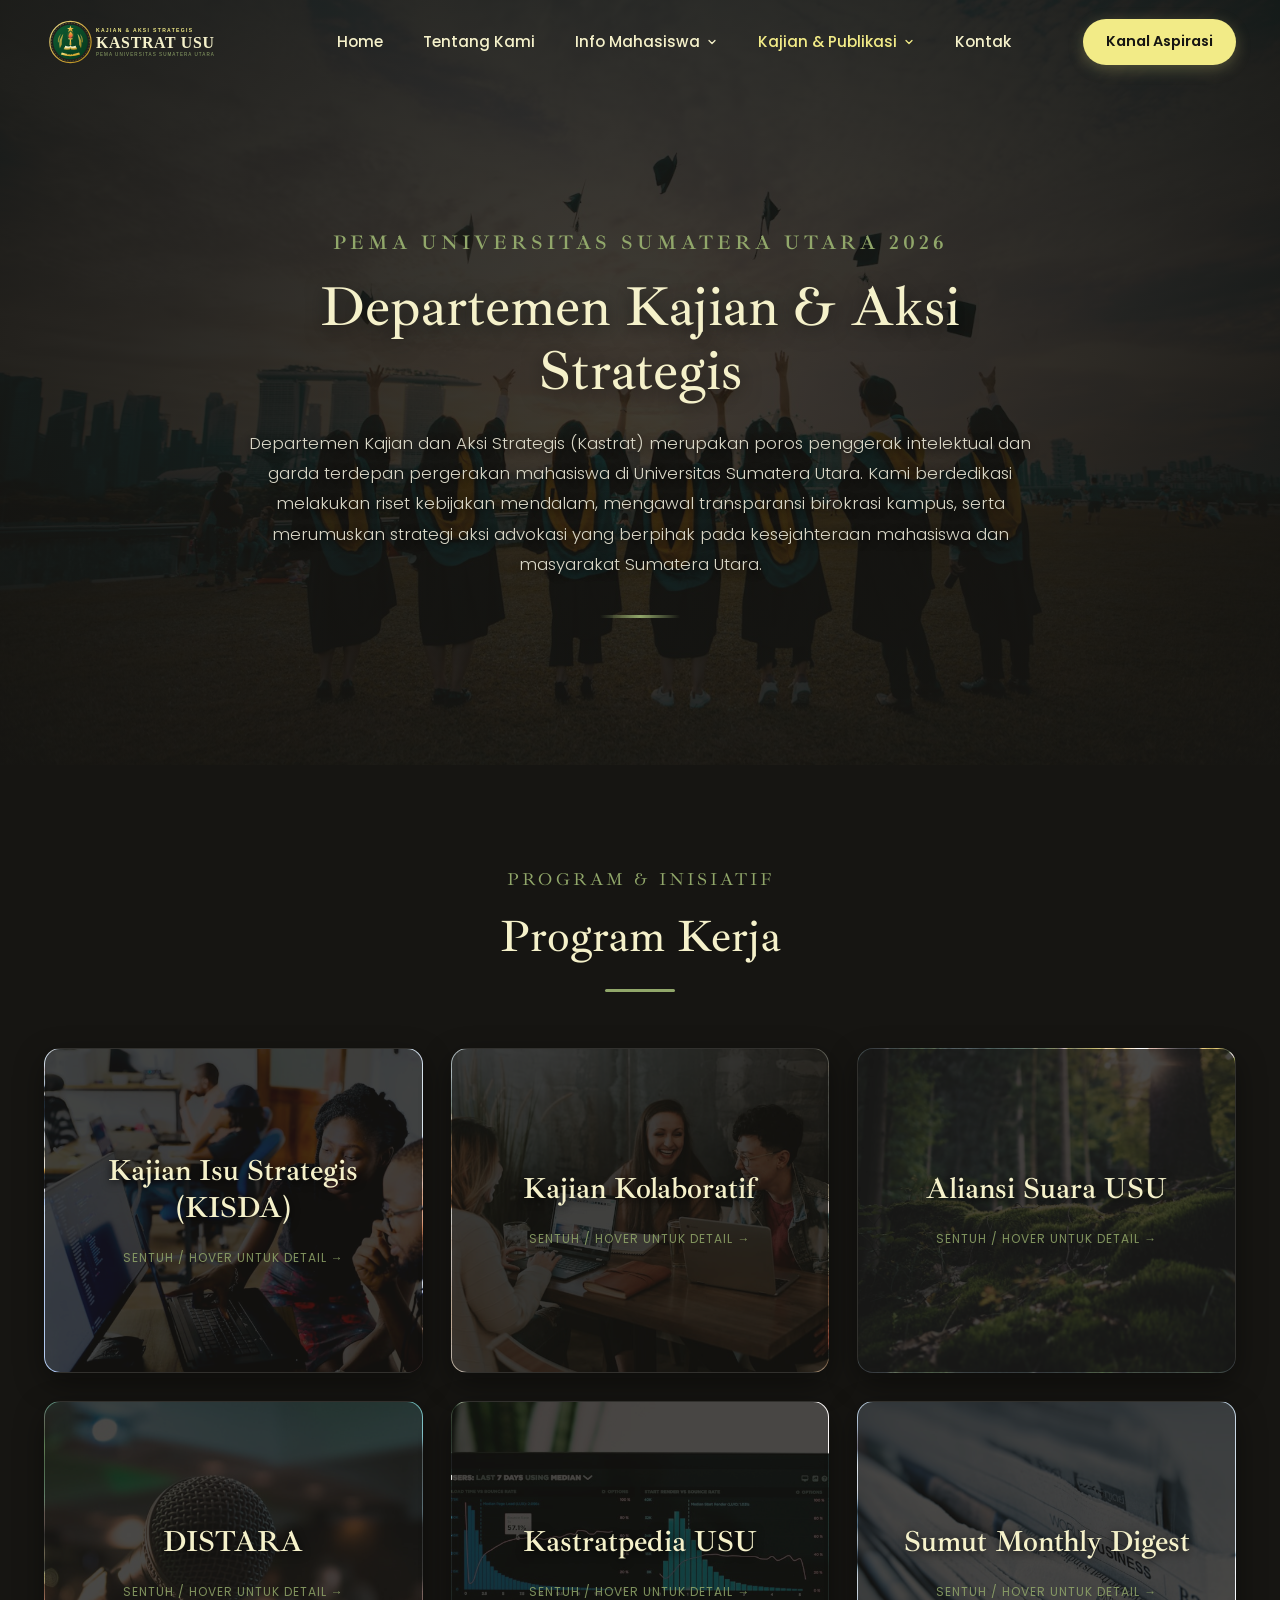
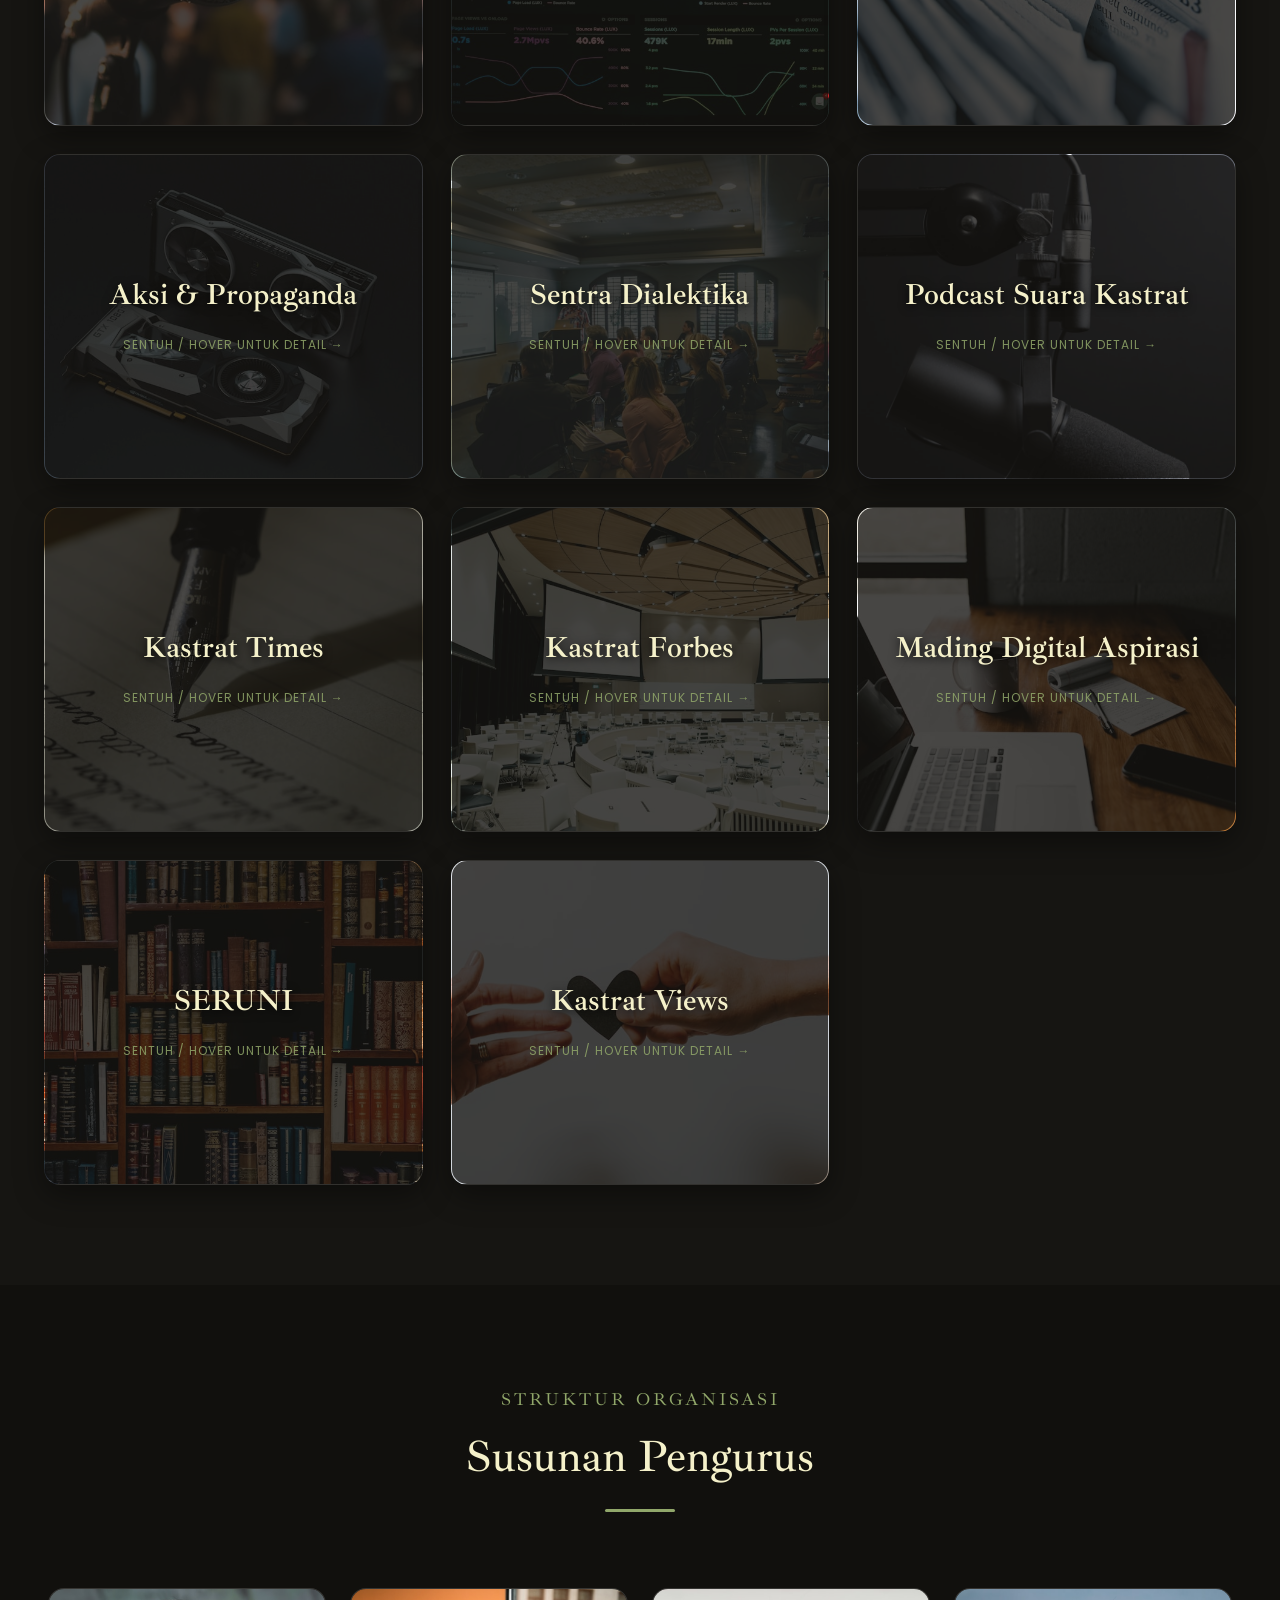
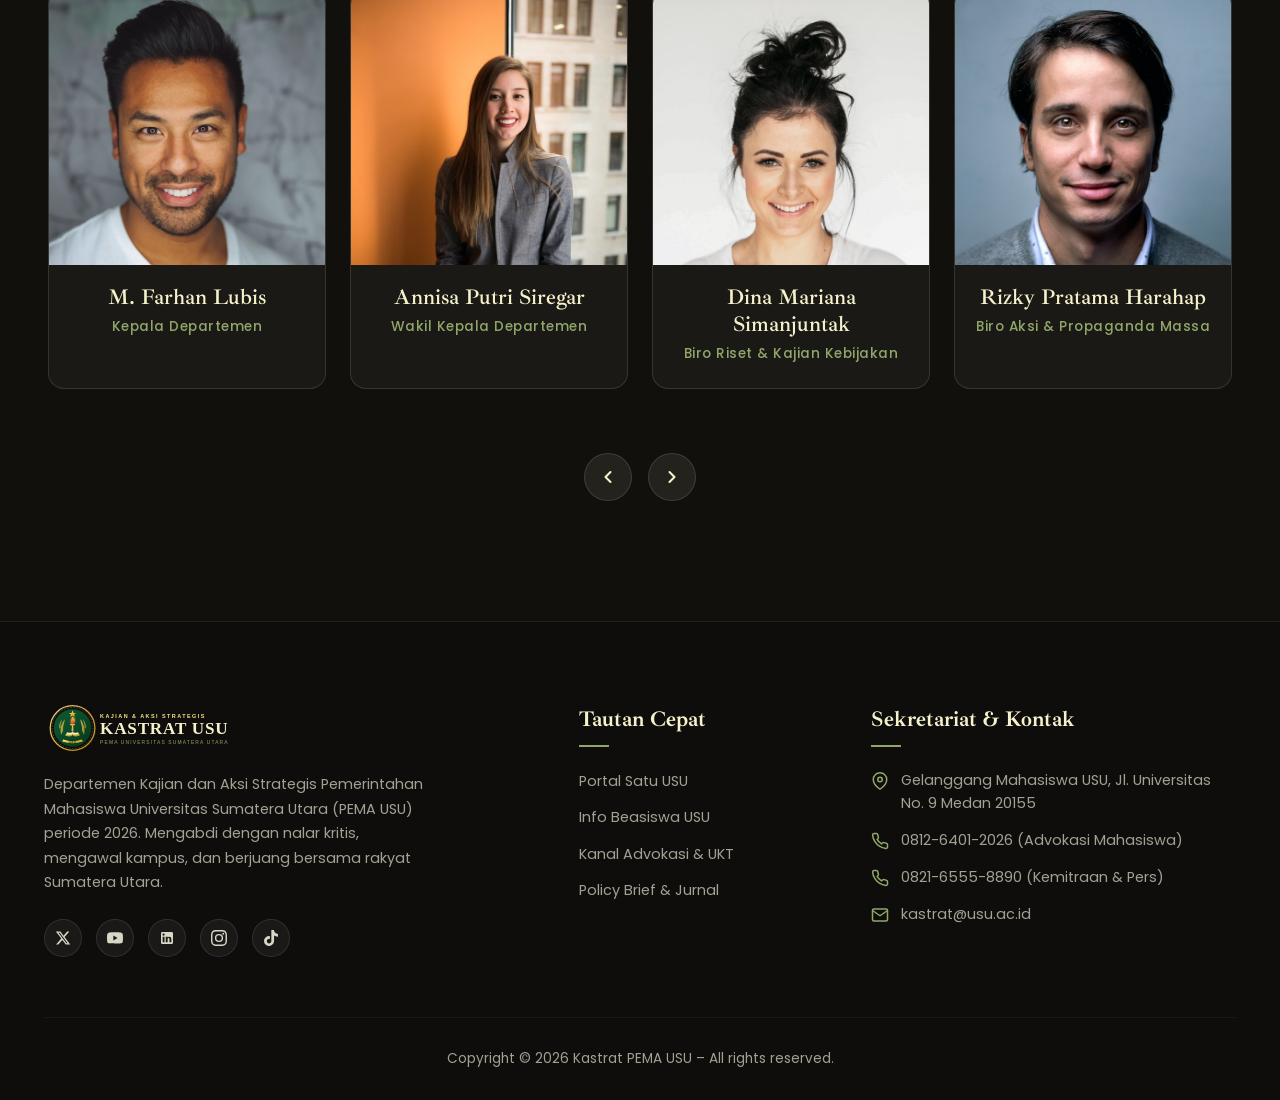
==== commit 6eac7b9b: "Update konten kajian kastrat" ====
--- a/index.html
+++ b/index.html
@@ -3,10 +3,10 @@
   <head>
     <meta charset="UTF-8" />
     <meta name="viewport" content="width=device-width, initial-scale=1.0" />
-    <title>Departemen Kajian &amp; Aksi Strategis - BEM FEB UI</title>
+    <title>Departemen Kajian &amp; Aksi Strategis - PEMA USU</title>
     <meta
       name="description"
-      content="Departemen Kajian dan Aksi Strategis memiliki peran yang sangat penting dalam menyelenggarakan dan mengkoordinasikan kegiatan pergerakan mahasiswa di FEB UI. Departemen ini bertanggung jawab dalam melakukan berbagai kajian mendalam dan merencanakan strategi aksi yang mengangkat isu-isu yang relevan dalam lingkup universitas"
+      content="Departemen Kajian dan Aksi Strategis Pemerintahan Mahasiswa Universitas Sumatera Utara (PEMA USU). Bertanggung jawab dalam mengawal pergerakan mahasiswa, merumuskan kajian berbasis data empiris, dan mengorganisir aksi advokasi strategis untuk isu kampus dan daerah Sumatera Utara."
     />
 
     <!-- Google Fonts: Ibarra Real Nova & Poppins -->
@@ -27,9 +27,9 @@
         <a
           href="index.html"
           class="brand-logo"
-          aria-label="BEM FEB UI Homepage"
+          aria-label="Kastrat PEMA USU Homepage"
         >
-          <img src="assets/images/logo.png" alt="BEM FEB UI Logo" />
+          <img src="assets/images/logo.svg" alt="Logo Kastrat PEMA USU" />
         </a>
 
         <!-- Navigation Menu -->
@@ -38,11 +38,11 @@
             <a href="#" class="nav-link">Home</a>
           </div>
           <div class="nav-item">
-            <a href="#" class="nav-link">About</a>
+            <a href="#susunan-pengurus" class="nav-link">Tentang Kami</a>
           </div>
           <div class="nav-item has-dropdown">
             <a href="#" class="nav-link">
-              Student Info
+              Info Mahasiswa
               <svg
                 viewBox="0 0 24 24"
                 fill="none"
@@ -55,19 +55,28 @@
               </svg>
             </a>
             <div class="dropdown-menu">
-              <a href="#" class="dropdown-link">High Achiever</a>
               <a
-                href="http://beasiswa.ui.ac.id"
+                href="https://satu.usu.ac.id"
                 target="_blank"
                 rel="noopener noreferrer"
                 class="dropdown-link"
-                >Scholarship</a
+                >Portal Satu USU</a
+              >
+              <a
+                href="https://beasiswa.usu.ac.id"
+                target="_blank"
+                rel="noopener noreferrer"
+                class="dropdown-link"
+                >Info Beasiswa USU</a
+              >
+              <a href="#program-kerja" class="dropdown-link"
+                >Advokasi UKT &amp; Fasilitas</a
               >
             </div>
           </div>
           <div class="nav-item has-dropdown">
-            <a href="#" class="nav-link active">
-              Articles
+            <a href="#program-kerja" class="nav-link active">
+              Kajian &amp; Publikasi
               <svg
                 viewBox="0 0 24 24"
                 fill="none"
@@ -80,30 +89,22 @@
               </svg>
             </a>
             <div class="dropdown-menu">
-              <a
-                href="https://zaap.bio/Kastrat"
-                target="_blank"
-                rel="noopener noreferrer"
-                class="dropdown-link"
-                >Kajian</a
-              >
-              <a href="#" class="dropdown-link">Riset</a>
+              <a href="#program-kerja" class="dropdown-link"
+                >Kajian Strategis</a
+              >
+              <a href="#program-kerja" class="dropdown-link">Sumut Digest</a>
+              <a href="#program-kerja" class="dropdown-link">Kastrat Times</a>
             </div>
           </div>
           <div class="nav-item">
-            <a href="#" class="nav-link">Contact</a>
+            <a href="#kontak" class="nav-link">Kontak</a>
           </div>
         </nav>
 
         <!-- Action Button -->
         <div class="header-actions">
-          <a
-            href="https://www.instagram.com/etudiante.co?igsh=MWIxbTM2anZkZGo2YQ=="
-            target="_blank"
-            rel="noopener noreferrer"
-            class="btn-store"
-          >
-            <span>Visit Store</span>
+          <a href="#program-kerja" class="btn-store">
+            <span>Kanal Aspirasi</span>
           </a>
         </div>
 
@@ -124,14 +125,15 @@
     <section class="hero-section">
       <div class="hero-overlay"></div>
       <div class="container hero-content">
-        <span class="hero-badge">BEM FEB UI</span>
+        <span class="hero-badge">PEMA UNIVERSITAS SUMATERA UTARA 2026</span>
         <h1 class="hero-title">Departemen Kajian &amp; Aksi Strategis</h1>
         <p class="hero-description">
-          Departemen Kajian dan Aksi Strategis memiliki peran yang sangat
-          penting dalam menyelenggarakan dan mengkoordinasikan kegiatan
-          pergerakan mahasiswa di FEB UI. Departemen ini bertanggung jawab dalam
-          melakukan berbagai kajian mendalam dan merencanakan strategi aksi yang
-          mengangkat isu-isu yang relevan dalam lingkup universitas.
+          Departemen Kajian dan Aksi Strategis (Kastrat) merupakan poros
+          penggerak intelektual dan garda terdepan pergerakan mahasiswa di
+          Universitas Sumatera Utara. Kami berdedikasi melakukan riset kebijakan
+          mendalam, mengawal transparansi birokrasi kampus, serta merumuskan
+          strategi aksi advokasi yang berpihak pada kesejahteraan mahasiswa dan
+          masyarakat Sumatera Utara.
         </p>
         <div class="hero-divider"></div>
       </div>
@@ -147,7 +149,7 @@
         </div>
 
         <div class="programs-grid">
-          <!-- 1. Kajian Insidental -->
+          <!-- 1. Kajian Isu Strategis (KISDA) -->
           <div class="flip-card">
             <div class="flip-card-inner">
               <div
@@ -157,469 +159,409 @@
                 "
               >
                 <div class="flip-front-content">
-                  <h3 class="flip-card-title">Kajian Insidental</h3>
-                  <span class="flip-hint"
-                    >Sentuh / Hover untuk detail &rarr;</span
-                  >
-                </div>
-              </div>
-              <div class="flip-card-back">
-                <h3 class="flip-card-title">Kajian Insidental</h3>
-                <p class="flip-card-desc">
-                  Hadir sebagai medium Departemen Kastrat untuk merespon isu-isu
-                  strategis yang bersifat insidental maupun underground.
+                  <h3 class="flip-card-title">Kajian Isu Strategis (KISDA)</h3>
+                  <span class="flip-hint"
+                    >Sentuh / Hover untuk detail &rarr;</span
+                  >
+                </div>
+              </div>
+              <div class="flip-card-back">
+                <h3 class="flip-card-title">Kajian Isu Strategis (KISDA)</h3>
+                <p class="flip-card-desc">
+                  Riset komprehensif berbasis data empiris untuk merespon
+                  dinamika kebijakan rektorat USU, isu ketenagakerjaan daerah,
+                  serta tata kelola publik di Sumatera Utara.
+                </p>
+                <a href="#program-kerja" class="flip-card-btn">Baca Kajian</a>
+              </div>
+            </div>
+          </div>
+
+          <!-- 2. Kajian Kolaboratif -->
+          <div class="flip-card">
+            <div class="flip-card-inner">
+              <div
+                class="flip-card-front"
+                style="
+                  background-image: url(&quot;assets/images/program-2.jpg&quot;);
+                "
+              >
+                <div class="flip-front-content">
+                  <h3 class="flip-card-title">Kajian Kolaboratif</h3>
+                  <span class="flip-hint"
+                    >Sentuh / Hover untuk detail &rarr;</span
+                  >
+                </div>
+              </div>
+              <div class="flip-card-back">
+                <h3 class="flip-card-title">Kajian Kolaboratif</h3>
+                <p class="flip-card-desc">
+                  Ruang sinergi riset kebijakan bersama BEM Fakultas se-USU dan
+                  akademisi untuk melahirkan rekomendasi kebijakan yang solid
+                  dan multidisipliner.
+                </p>
+                <a href="#program-kerja" class="flip-card-btn"
+                  >Pelajari Riset</a
+                >
+              </div>
+            </div>
+          </div>
+
+          <!-- 3. Aliansi Suara USU -->
+          <div class="flip-card">
+            <div class="flip-card-inner">
+              <div
+                class="flip-card-front"
+                style="
+                  background-image: url(&quot;assets/images/program-3.jpg&quot;);
+                "
+              >
+                <div class="flip-front-content">
+                  <h3 class="flip-card-title">Aliansi Suara USU</h3>
+                  <span class="flip-hint"
+                    >Sentuh / Hover untuk detail &rarr;</span
+                  >
+                </div>
+              </div>
+              <div class="flip-card-back">
+                <h3 class="flip-card-title">Aliansi Suara USU</h3>
+                <p class="flip-card-desc">
+                  Konsolidasi strategis simpul pergerakan mahasiswa
+                  se-Universitas Sumatera Utara guna menyatukan sikap bersama
+                  terhadap isu penindasan dan ketidakadilan sosial.
+                </p>
+                <a href="#program-kerja" class="flip-card-btn"
+                  >Lihat Konsolidasi</a
+                >
+              </div>
+            </div>
+          </div>
+
+          <!-- 4. DISTARA -->
+          <div class="flip-card">
+            <div class="flip-card-inner">
+              <div
+                class="flip-card-front"
+                style="
+                  background-image: url(&quot;assets/images/program-4.jpg&quot;);
+                "
+              >
+                <div class="flip-front-content">
+                  <h3 class="flip-card-title">DISTARA</h3>
+                  <span class="flip-hint"
+                    >Sentuh / Hover untuk detail &rarr;</span
+                  >
+                </div>
+              </div>
+              <div class="flip-card-back">
+                <h3 class="flip-card-title">DISTARA</h3>
+                <p class="flip-card-desc">
+                  Diskusi Tata Aspirasi Rektorat: Forum audiensi terbuka dan uji
+                  publik yang mempertemukan mahasiswa dengan pimpinan USU guna
+                  menuntut transparansi tata kelola kampus.
+                </p>
+                <a href="#program-kerja" class="flip-card-btn"
+                  >Ikuti Audiensi</a
+                >
+              </div>
+            </div>
+          </div>
+
+          <!-- 5. Kastratpedia USU -->
+          <div class="flip-card">
+            <div class="flip-card-inner">
+              <div
+                class="flip-card-front"
+                style="
+                  background-image: url(&quot;assets/images/program-5.jpg&quot;);
+                "
+              >
+                <div class="flip-front-content">
+                  <h3 class="flip-card-title">Kastratpedia USU</h3>
+                  <span class="flip-hint"
+                    >Sentuh / Hover untuk detail &rarr;</span
+                  >
+                </div>
+              </div>
+              <div class="flip-card-back">
+                <h3 class="flip-card-title">Kastratpedia USU</h3>
+                <p class="flip-card-desc">
+                  Publikasi mini-kajian dalam bentuk infografis edukatif dan
+                  visual interaktif di media sosial untuk membedah isu-isu
+                  kebijakan publik secara ringkas dan lugas.
+                </p>
+                <a href="#program-kerja" class="flip-card-btn"
+                  >Lihat Infografis</a
+                >
+              </div>
+            </div>
+          </div>
+
+          <!-- 6. Sumut Monthly Digest -->
+          <div class="flip-card">
+            <div class="flip-card-inner">
+              <div
+                class="flip-card-front"
+                style="
+                  background-image: url(&quot;assets/images/program-6.jpg&quot;);
+                "
+              >
+                <div class="flip-front-content">
+                  <h3 class="flip-card-title">Sumut Monthly Digest</h3>
+                  <span class="flip-hint"
+                    >Sentuh / Hover untuk detail &rarr;</span
+                  >
+                </div>
+              </div>
+              <div class="flip-card-back">
+                <h3 class="flip-card-title">Sumut Monthly Digest</h3>
+                <p class="flip-card-desc">
+                  Rangkuman bulanan telaah kritis terhadap perkembangan dinamika
+                  ekonomi, hukum, dan politik di Sumatera Utara serta isu
+                  nasional yang berdampak pada mahasiswa.
+                </p>
+                <a href="#program-kerja" class="flip-card-btn"
+                  >Baca Rangkuman</a
+                >
+              </div>
+            </div>
+          </div>
+
+          <!-- 7. Aksi dan Propaganda -->
+          <div class="flip-card">
+            <div class="flip-card-inner">
+              <div
+                class="flip-card-front"
+                style="
+                  background-image: url(&quot;assets/images/program-7.jpg&quot;);
+                "
+              >
+                <div class="flip-front-content">
+                  <h3 class="flip-card-title">Aksi &amp; Propaganda</h3>
+                  <span class="flip-hint"
+                    >Sentuh / Hover untuk detail &rarr;</span
+                  >
+                </div>
+              </div>
+              <div class="flip-card-back">
+                <h3 class="flip-card-title">Aksi &amp; Propaganda</h3>
+                <p class="flip-card-desc">
+                  Mobilisasi aksi damai, orasi mimbar bebas, teater jalanan, dan
+                  kampanye narasi digital sebagai instrumen penekan kebijakan
+                  yang berpihak pada rakyat.
+                </p>
+                <a href="#program-kerja" class="flip-card-btn"
+                  >Aksi Selengkapnya</a
+                >
+              </div>
+            </div>
+          </div>
+
+          <!-- 8. Sentra Dialektika -->
+          <div class="flip-card">
+            <div class="flip-card-inner">
+              <div
+                class="flip-card-front"
+                style="
+                  background-image: url(&quot;assets/images/program-8.jpg&quot;);
+                "
+              >
+                <div class="flip-front-content">
+                  <h3 class="flip-card-title">Sentra Dialektika</h3>
+                  <span class="flip-hint"
+                    >Sentuh / Hover untuk detail &rarr;</span
+                  >
+                </div>
+              </div>
+              <div class="flip-card-back">
+                <h3 class="flip-card-title">Sentra Dialektika</h3>
+                <p class="flip-card-desc">
+                  Klub diskusi mingguan bagi mahasiswa kritis di USU untuk
+                  membedah filsafat politik, sejarah pergerakan rakyat, dan isu
+                  geopolitik kontemporer bersama pemantik ahli.
+                </p>
+                <a href="#program-kerja" class="flip-card-btn">Ikuti Diskusi</a>
+              </div>
+            </div>
+          </div>
+
+          <!-- 9. Podcast Suara Kastrat USU -->
+          <div class="flip-card">
+            <div class="flip-card-inner">
+              <div
+                class="flip-card-front"
+                style="
+                  background-image: url(&quot;assets/images/program-9.jpg&quot;);
+                "
+              >
+                <div class="flip-front-content">
+                  <h3 class="flip-card-title">Podcast Suara Kastrat</h3>
+                  <span class="flip-hint"
+                    >Sentuh / Hover untuk detail &rarr;</span
+                  >
+                </div>
+              </div>
+              <div class="flip-card-back">
+                <h3 class="flip-card-title">Podcast Suara Kastrat</h3>
+                <p class="flip-card-desc">
+                  Ruang siar audio-visual yang mengupas realitas kehidupan
+                  mahasiswa kampus Padang Bulan, wawancara tokoh inspiratif
+                  Sumatera Utara, dan edukasi politik muda.
                 </p>
                 <a
-                  href="https://zaap.bio/Kastrat"
+                  href="https://www.youtube.com"
                   target="_blank"
                   rel="noopener noreferrer"
                   class="flip-card-btn"
-                  >Baca Kajian</a
-                >
-              </div>
-            </div>
-          </div>
-
-          <!-- 2. Kajian Bersama -->
-          <div class="flip-card">
-            <div class="flip-card-inner">
-              <div
-                class="flip-card-front"
-                style="
-                  background-image: url(&quot;assets/images/program-2.jpg&quot;);
-                "
-              >
-                <div class="flip-front-content">
-                  <h3 class="flip-card-title">Kajian Bersama</h3>
-                  <span class="flip-hint"
-                    >Sentuh / Hover untuk detail &rarr;</span
-                  >
-                </div>
-              </div>
-              <div class="flip-card-back">
-                <h3 class="flip-card-title">Kajian Bersama</h3>
-                <p class="flip-card-desc">
-                  Lorem ipsum dolor sit amet consectetur adipiscing elit luctus
-                  torquent metus libero, eros ridiculus sagittis facilisis ac
-                  primis phasellus blandit mauris.
+                  >Dengarkan Podcast</a
+                >
+              </div>
+            </div>
+          </div>
+
+          <!-- 10. Kastrat Times -->
+          <div class="flip-card">
+            <div class="flip-card-inner">
+              <div
+                class="flip-card-front"
+                style="
+                  background-image: url(&quot;assets/images/program-10.jpg&quot;);
+                "
+              >
+                <div class="flip-front-content">
+                  <h3 class="flip-card-title">Kastrat Times</h3>
+                  <span class="flip-hint"
+                    >Sentuh / Hover untuk detail &rarr;</span
+                  >
+                </div>
+              </div>
+              <div class="flip-card-back">
+                <h3 class="flip-card-title">Kastrat Times</h3>
+                <p class="flip-card-desc">
+                  Media literasi dan kolom opini terbuka bagi seluruh mahasiswa
+                  USU untuk menerbitkan karya tulis kritis, analisis kebijakan
+                  publik, dan esai bertema sosial-humaniora.
+                </p>
+                <a href="#program-kerja" class="flip-card-btn">Baca Tulisan</a>
+              </div>
+            </div>
+          </div>
+
+          <!-- 11. Kastrat Forbes -->
+          <div class="flip-card">
+            <div class="flip-card-inner">
+              <div
+                class="flip-card-front"
+                style="
+                  background-image: url(&quot;assets/images/program-11.jpg&quot;);
+                "
+              >
+                <div class="flip-front-content">
+                  <h3 class="flip-card-title">Kastrat Forbes</h3>
+                  <span class="flip-hint"
+                    >Sentuh / Hover untuk detail &rarr;</span
+                  >
+                </div>
+              </div>
+              <div class="flip-card-back">
+                <h3 class="flip-card-title">Kastrat Forbes</h3>
+                <p class="flip-card-desc">
+                  Simposium dan focus group discussion bersama pakar hukum,
+                  ekonom, dan sosiolog USU untuk membedah rancangan regulasi
+                  daerah maupun nasional secara multidimensi.
+                </p>
+                <a href="#program-kerja" class="flip-card-btn"
+                  >Pelajari Forum</a
+                >
+              </div>
+            </div>
+          </div>
+
+          <!-- 12. Mading Digital Aspirasi -->
+          <div class="flip-card">
+            <div class="flip-card-inner">
+              <div
+                class="flip-card-front"
+                style="
+                  background-image: url(&quot;assets/images/program-12.jpg&quot;);
+                "
+              >
+                <div class="flip-front-content">
+                  <h3 class="flip-card-title">Mading Digital Aspirasi</h3>
+                  <span class="flip-hint"
+                    >Sentuh / Hover untuk detail &rarr;</span
+                  >
+                </div>
+              </div>
+              <div class="flip-card-back">
+                <h3 class="flip-card-title">Mading Digital Aspirasi</h3>
+                <p class="flip-card-desc">
+                  Papan publikasi digital berkala yang menyajikan kalender
+                  advokasi, pengawalan banding UKT, serta kabar terkini
+                  pergerakan mahasiswa di kampus Padang Bulan.
+                </p>
+                <a href="#program-kerja" class="flip-card-btn"
+                  >Lihat Publikasi</a
+                >
+              </div>
+            </div>
+          </div>
+
+          <!-- 13. SERUNI -->
+          <div class="flip-card">
+            <div class="flip-card-inner">
+              <div
+                class="flip-card-front"
+                style="
+                  background-image: url(&quot;assets/images/program-13.jpg&quot;);
+                "
+              >
+                <div class="flip-front-content">
+                  <h3 class="flip-card-title">SERUNI</h3>
+                  <span class="flip-hint"
+                    >Sentuh / Hover untuk detail &rarr;</span
+                  >
+                </div>
+              </div>
+              <div class="flip-card-back">
+                <h3 class="flip-card-title">SERUNI</h3>
+                <p class="flip-card-desc">
+                  Studi Reformasi &amp; Resolusi Publik: Riset komprehensif
+                  multiperspektif yang menghasilkan policy paper rekomendasi
+                  resmi untuk diserahkan kepada pemangku kebijakan.
+                </p>
+                <a href="#program-kerja" class="flip-card-btn"
+                  >Unduh Policy Brief</a
+                >
+              </div>
+            </div>
+          </div>
+
+          <!-- 14. Kastrat Views -->
+          <div class="flip-card">
+            <div class="flip-card-inner">
+              <div
+                class="flip-card-front"
+                style="
+                  background-image: url(&quot;assets/images/program-14.jpg&quot;);
+                "
+              >
+                <div class="flip-front-content">
+                  <h3 class="flip-card-title">Kastrat Views</h3>
+                  <span class="flip-hint"
+                    >Sentuh / Hover untuk detail &rarr;</span
+                  >
+                </div>
+              </div>
+              <div class="flip-card-back">
+                <h3 class="flip-card-title">Kastrat Views</h3>
+                <p class="flip-card-desc">
+                  Konten video edukasi berbasis audio-visual dan riset mendalam
+                  yang menyajikan kritik konstruktif terhadap kebijakan publik
+                  dengan kemasan kreatif dan komunikatif.
                 </p>
                 <a
-                  href="https://zaap.bio/Kastrat"
-                  target="_blank"
-                  rel="noopener noreferrer"
-                  class="flip-card-btn"
-                  >Pelajari Lebih Lanjut</a
-                >
-              </div>
-            </div>
-          </div>
-
-          <!-- 3. Kajian Aliansi -->
-          <div class="flip-card">
-            <div class="flip-card-inner">
-              <div
-                class="flip-card-front"
-                style="
-                  background-image: url(&quot;assets/images/program-3.jpg&quot;);
-                "
-              >
-                <div class="flip-front-content">
-                  <h3 class="flip-card-title">Kajian Aliansi</h3>
-                  <span class="flip-hint"
-                    >Sentuh / Hover untuk detail &rarr;</span
-                  >
-                </div>
-              </div>
-              <div class="flip-card-back">
-                <h3 class="flip-card-title">Kajian Aliansi</h3>
-                <p class="flip-card-desc">
-                  Lorem ipsum dolor sit amet consectetur adipiscing elit luctus
-                  torquent metus libero, eros ridiculus sagittis facilisis ac
-                  primis phasellus blandit mauris.
-                </p>
-                <a
-                  href="https://zaap.bio/Kastrat"
-                  target="_blank"
-                  rel="noopener noreferrer"
-                  class="flip-card-btn"
-                  >Pelajari Lebih Lanjut</a
-                >
-              </div>
-            </div>
-          </div>
-
-          <!-- 4. DISTARA -->
-          <div class="flip-card">
-            <div class="flip-card-inner">
-              <div
-                class="flip-card-front"
-                style="
-                  background-image: url(&quot;assets/images/program-4.jpg&quot;);
-                "
-              >
-                <div class="flip-front-content">
-                  <h3 class="flip-card-title">DISTARA</h3>
-                  <span class="flip-hint"
-                    >Sentuh / Hover untuk detail &rarr;</span
-                  >
-                </div>
-              </div>
-              <div class="flip-card-back">
-                <h3 class="flip-card-title">DISTARA</h3>
-                <p class="flip-card-desc">
-                  DISTARA merupakan program kerja Kastrat yang berbentuk diskusi
-                  publik atau audiensi sebagai bentuk tanggung jawab kastrat
-                  terhadap isu yang diangkat.
-                </p>
-                <a
-                  href="https://zaap.bio/Kastrat"
-                  target="_blank"
-                  rel="noopener noreferrer"
-                  class="flip-card-btn"
-                  >Selengkapnya</a
-                >
-              </div>
-            </div>
-          </div>
-
-          <!-- 5. Kastratpedia -->
-          <div class="flip-card">
-            <div class="flip-card-inner">
-              <div
-                class="flip-card-front"
-                style="
-                  background-image: url(&quot;assets/images/program-5.jpg&quot;);
-                "
-              >
-                <div class="flip-front-content">
-                  <h3 class="flip-card-title">Kastratpedia</h3>
-                  <span class="flip-hint"
-                    >Sentuh / Hover untuk detail &rarr;</span
-                  >
-                </div>
-              </div>
-              <div class="flip-card-back">
-                <h3 class="flip-card-title">Kastratpedia</h3>
-                <p class="flip-card-desc">
-                  Berupa kajian mini yang dipublikasikan dalam bentuk infografis
-                  untuk merespon isu-isu sosial politik teraktual dengan kritik
-                  dan argumentasi yang didasarkan pada data maupun fakta
-                  empiris.
-                </p>
-                <a
-                  href="https://zaap.bio/Kastrat"
-                  target="_blank"
-                  rel="noopener noreferrer"
-                  class="flip-card-btn"
-                  >Lihat Infografis</a
-                >
-              </div>
-            </div>
-          </div>
-
-          <!-- 6. Top Played Issues -->
-          <div class="flip-card">
-            <div class="flip-card-inner">
-              <div
-                class="flip-card-front"
-                style="
-                  background-image: url(&quot;assets/images/program-6.jpg&quot;);
-                "
-              >
-                <div class="flip-front-content">
-                  <h3 class="flip-card-title">Top Played Issues</h3>
-                  <span class="flip-hint"
-                    >Sentuh / Hover untuk detail &rarr;</span
-                  >
-                </div>
-              </div>
-              <div class="flip-card-back">
-                <h3 class="flip-card-title">Top Played Issues</h3>
-                <p class="flip-card-desc">
-                  Top Played Issues berfungsi sebagai media Departemen Kastrat
-                  untuk merangkum dinamika sosial-politik yang terjadi selama
-                  satu bulan ke belakang di Indonesia.
-                </p>
-                <a
-                  href="https://zaap.bio/Kastrat"
-                  target="_blank"
-                  rel="noopener noreferrer"
-                  class="flip-card-btn"
-                  >Lihat Rangkuman</a
-                >
-              </div>
-            </div>
-          </div>
-
-          <!-- 7. Aksi dan Propaganda -->
-          <div class="flip-card">
-            <div class="flip-card-inner">
-              <div
-                class="flip-card-front"
-                style="
-                  background-image: url(&quot;assets/images/program-7.jpg&quot;);
-                "
-              >
-                <div class="flip-front-content">
-                  <h3 class="flip-card-title">Aksi dan Propaganda</h3>
-                  <span class="flip-hint"
-                    >Sentuh / Hover untuk detail &rarr;</span
-                  >
-                </div>
-              </div>
-              <div class="flip-card-back">
-                <h3 class="flip-card-title">Aksi dan Propaganda</h3>
-                <p class="flip-card-desc">
-                  Gerakan yang bersifat responsif terhadap isu-isu
-                  sosial-politik teraktual dalam skala universitas, regional,
-                  nasional, dan internasional.
-                </p>
-                <a
-                  href="https://zaap.bio/Kastrat"
-                  target="_blank"
-                  rel="noopener noreferrer"
-                  class="flip-card-btn"
-                  >Selengkapnya</a
-                >
-              </div>
-            </div>
-          </div>
-
-          <!-- 8. Sentra Dialektika -->
-          <div class="flip-card">
-            <div class="flip-card-inner">
-              <div
-                class="flip-card-front"
-                style="
-                  background-image: url(&quot;assets/images/program-8.jpg&quot;);
-                "
-              >
-                <div class="flip-front-content">
-                  <h3 class="flip-card-title">Sentra Dialektika</h3>
-                  <span class="flip-hint"
-                    >Sentuh / Hover untuk detail &rarr;</span
-                  >
-                </div>
-              </div>
-              <div class="flip-card-back">
-                <h3 class="flip-card-title">Sentra Dialektika</h3>
-                <p class="flip-card-desc">
-                  Sentra Dialektika hadir sebagai wadah bagi mahasiswa dengan
-                  antusiasme sosial-politik di FEB UI untuk berkumpul dan
-                  mengekspresikan antusiasmenya melalui beberapa kegiatan,
-                  seperti diskusi dan kesempatan hearing bersama tokoh publik.
-                  Selain itu, Sentra Dialektika juga akan menjadi pusat
-                  koordinasi bagi Departemen Kastrat dalam mengintensifkan
-                  pergerakan aksi di FEB UI.
-                </p>
-                <a
-                  href="https://zaap.bio/Kastrat"
-                  target="_blank"
-                  rel="noopener noreferrer"
-                  class="flip-card-btn"
-                  >Ikuti Diskusi</a
-                >
-              </div>
-            </div>
-          </div>
-
-          <!-- 9. Podcast Kastrat -->
-          <div class="flip-card">
-            <div class="flip-card-inner">
-              <div
-                class="flip-card-front"
-                style="
-                  background-image: url(&quot;assets/images/program-9.jpg&quot;);
-                "
-              >
-                <div class="flip-front-content">
-                  <h3 class="flip-card-title">Podcast Kastrat</h3>
-                  <span class="flip-hint"
-                    >Sentuh / Hover untuk detail &rarr;</span
-                  >
-                </div>
-              </div>
-              <div class="flip-card-back">
-                <h3 class="flip-card-title">Podcast Kastrat</h3>
-                <p class="flip-card-desc">
-                  Lorem ipsum dolor sit amet consectetur adipiscing elit luctus
-                  torquent metus libero, eros ridiculus sagittis facilisis ac
-                  primis phasellus blandit mauris.
-                </p>
-                <a
-                  href="https://www.youtube.com/@BEMFEUI"
-                  target="_blank"
-                  rel="noopener noreferrer"
-                  class="flip-card-btn"
-                  >Dengarkan</a
-                >
-              </div>
-            </div>
-          </div>
-
-          <!-- 10. Kastrat Times -->
-          <div class="flip-card">
-            <div class="flip-card-inner">
-              <div
-                class="flip-card-front"
-                style="
-                  background-image: url(&quot;assets/images/program-10.jpg&quot;);
-                "
-              >
-                <div class="flip-front-content">
-                  <h3 class="flip-card-title">Kastrat Times</h3>
-                  <span class="flip-hint"
-                    >Sentuh / Hover untuk detail &rarr;</span
-                  >
-                </div>
-              </div>
-              <div class="flip-card-back">
-                <h3 class="flip-card-title">Kastrat Times</h3>
-                <p class="flip-card-desc">
-                  Program kerja yang mewadahi minat dan bakat mahasiswa FEB UI
-                  untuk menuliskan opininya dalam bentuk tulisan ringan atau
-                  esai. Kastrat Times akan dibuka sepanjang kepengurusan
-                  Departemen Kastrat BEM FEB UI.
-                </p>
-                <a
-                  href="https://zaap.bio/Kastrat"
-                  target="_blank"
-                  rel="noopener noreferrer"
-                  class="flip-card-btn"
-                  >Baca Esai</a
-                >
-              </div>
-            </div>
-          </div>
-
-          <!-- 11. Kastrat Forbes -->
-          <div class="flip-card">
-            <div class="flip-card-inner">
-              <div
-                class="flip-card-front"
-                style="
-                  background-image: url(&quot;assets/images/program-11.jpg&quot;);
-                "
-              >
-                <div class="flip-front-content">
-                  <h3 class="flip-card-title">Kastrat Forbes</h3>
-                  <span class="flip-hint"
-                    >Sentuh / Hover untuk detail &rarr;</span
-                  >
-                </div>
-              </div>
-              <div class="flip-card-back">
-                <h3 class="flip-card-title">Kastrat Forbes</h3>
-                <p class="flip-card-desc">
-                  Lorem ipsum dolor sit amet consectetur adipiscing elit luctus
-                  torquent metus libero, eros ridiculus sagittis facilisis ac
-                  primis phasellus blandit mauris.
-                </p>
-                <a
-                  href="https://zaap.bio/Kastrat"
-                  target="_blank"
-                  rel="noopener noreferrer"
-                  class="flip-card-btn"
-                  >Pelajari Lebih Lanjut</a
-                >
-              </div>
-            </div>
-          </div>
-
-          <!-- 12. Mading Kastrat -->
-          <div class="flip-card">
-            <div class="flip-card-inner">
-              <div
-                class="flip-card-front"
-                style="
-                  background-image: url(&quot;assets/images/program-12.jpg&quot;);
-                "
-              >
-                <div class="flip-front-content">
-                  <h3 class="flip-card-title">Mading Kastrat</h3>
-                  <span class="flip-hint"
-                    >Sentuh / Hover untuk detail &rarr;</span
-                  >
-                </div>
-              </div>
-              <div class="flip-card-back">
-                <h3 class="flip-card-title">Mading Kastrat</h3>
-                <p class="flip-card-desc">
-                  Lorem ipsum dolor sit amet consectetur adipiscing elit luctus
-                  torquent metus libero, eros ridiculus sagittis facilisis ac
-                  primis phasellus blandit mauris.
-                </p>
-                <a
-                  href="https://zaap.bio/Kastrat"
-                  target="_blank"
-                  rel="noopener noreferrer"
-                  class="flip-card-btn"
-                  >Pelajari Lebih Lanjut</a
-                >
-              </div>
-            </div>
-          </div>
-
-          <!-- 13. SERUNI -->
-          <div class="flip-card">
-            <div class="flip-card-inner">
-              <div
-                class="flip-card-front"
-                style="
-                  background-image: url(&quot;assets/images/program-13.jpg&quot;);
-                "
-              >
-                <div class="flip-front-content">
-                  <h3 class="flip-card-title">SERUNI</h3>
-                  <span class="flip-hint"
-                    >Sentuh / Hover untuk detail &rarr;</span
-                  >
-                </div>
-              </div>
-              <div class="flip-card-back">
-                <h3 class="flip-card-title">SERUNI</h3>
-                <p class="flip-card-desc">
-                  Diskusi komprehensif yang bermakna bahwa tema SERUNI akan
-                  didiskusikan secara mendalam, menyeluruh, dan berbasis pada
-                  argumentasi yang multiperspektif.
-                </p>
-                <a
-                  href="https://zaap.bio/Kastrat"
-                  target="_blank"
-                  rel="noopener noreferrer"
-                  class="flip-card-btn"
-                  >Ikuti Diskusi</a
-                >
-              </div>
-            </div>
-          </div>
-
-          <!-- 14. Kastrat Views -->
-          <div class="flip-card">
-            <div class="flip-card-inner">
-              <div
-                class="flip-card-front"
-                style="
-                  background-image: url(&quot;assets/images/program-14.jpg&quot;);
-                "
-              >
-                <div class="flip-front-content">
-                  <h3 class="flip-card-title">Kastrat Views</h3>
-                  <span class="flip-hint"
-                    >Sentuh / Hover untuk detail &rarr;</span
-                  >
-                </div>
-              </div>
-              <div class="flip-card-back">
-                <h3 class="flip-card-title">Kastrat Views</h3>
-                <p class="flip-card-desc">
-                  Merupakan sebuah konten edukasi sosial-politik dan ekonomi
-                  yang ditujukan untuk meningkatkan atensi dan kesadaran
-                  mahasiswa FEB UI terhadap isu-isu sosial politik yang
-                  disajikan dalam bentuk video.
-                </p>
-                <a
-                  href="https://www.youtube.com/@BEMFEUI"
+                  href="https://www.youtube.com"
                   target="_blank"
                   rel="noopener noreferrer"
                   class="flip-card-btn"
@@ -643,123 +585,127 @@
 
         <div class="team-carousel-container">
           <div class="team-slider" id="teamSlider">
-            <!-- Member 1: M. Nur Asla Junior -->
+            <!-- Member 1: M. Farhan Lubis -->
             <div class="team-card">
               <div class="team-image-wrapper">
                 <img
                   src="assets/images/asla.jpg"
-                  alt="M. Nur Asla Junior"
+                  alt="M. Farhan Lubis"
                   loading="lazy"
                 />
               </div>
               <div class="team-info">
-                <h4 class="team-name">M. Nur Asla Junior</h4>
+                <h4 class="team-name">M. Farhan Lubis</h4>
                 <div class="team-position">Kepala Departemen</div>
               </div>
             </div>
 
-            <!-- Member 2: Raudlah Salsabila -->
+            <!-- Member 2: Annisa Putri Siregar -->
             <div class="team-card">
               <div class="team-image-wrapper">
                 <img
                   src="assets/images/raudlah.jpg"
-                  alt="Raudlah Salsabila"
+                  alt="Annisa Putri Siregar"
                   loading="lazy"
                 />
               </div>
               <div class="team-info">
-                <h4 class="team-name">Raudlah Salsabila</h4>
+                <h4 class="team-name">Annisa Putri Siregar</h4>
                 <div class="team-position">Wakil Kepala Departemen</div>
               </div>
             </div>
 
-            <!-- Member 3: Hikmah Kamila A. -->
+            <!-- Member 3: Dina Mariana Simanjuntak -->
             <div class="team-card">
               <div class="team-image-wrapper">
                 <img
                   src="assets/images/kamila.jpg"
-                  alt="Hikmah Kamila A."
+                  alt="Dina Mariana Simanjuntak"
                   loading="lazy"
                 />
               </div>
               <div class="team-info">
-                <h4 class="team-name">Hikmah Kamila A.</h4>
-                <div class="team-position">Staff Departemen</div>
-              </div>
-            </div>
-
-            <!-- Member 4: Abraham Samuel W. -->
+                <h4 class="team-name">Dina Mariana Simanjuntak</h4>
+                <div class="team-position">
+                  Biro Riset &amp; Kajian Kebijakan
+                </div>
+              </div>
+            </div>
+
+            <!-- Member 4: Rizky Pratama Harahap -->
             <div class="team-card">
               <div class="team-image-wrapper">
                 <img
                   src="assets/images/abraham.jpg"
-                  alt="Abraham Samuel W."
+                  alt="Rizky Pratama Harahap"
                   loading="lazy"
                 />
               </div>
               <div class="team-info">
-                <h4 class="team-name">Abraham Samuel W.</h4>
-                <div class="team-position">Staff Departemen</div>
-              </div>
-            </div>
-
-            <!-- Member 5: Ilayka Asykuu A. -->
+                <h4 class="team-name">Rizky Pratama Harahap</h4>
+                <div class="team-position">
+                  Biro Aksi &amp; Propaganda Massa
+                </div>
+              </div>
+            </div>
+
+            <!-- Member 5: Grace Christine Sitompul -->
             <div class="team-card">
               <div class="team-image-wrapper">
                 <img
                   src="assets/images/ilayka.jpg"
-                  alt="Ilayka Asykuu A."
+                  alt="Grace Christine Sitompul"
                   loading="lazy"
                 />
               </div>
               <div class="team-info">
-                <h4 class="team-name">Ilayka Asykuu A.</h4>
-                <div class="team-position">Staff Departemen</div>
-              </div>
-            </div>
-
-            <!-- Member 6: M. Syafiq Zhairul H. -->
+                <h4 class="team-name">Grace Christine Sitompul</h4>
+                <div class="team-position">Divisi Advokasi Mahasiswa</div>
+              </div>
+            </div>
+
+            <!-- Member 6: Bagus Satria Tanjung -->
             <div class="team-card">
               <div class="team-image-wrapper">
                 <img
                   src="assets/images/syafiq.jpg"
-                  alt="M. Syafiq Zhairul H."
+                  alt="Bagus Satria Tanjung"
                   loading="lazy"
                 />
               </div>
               <div class="team-info">
-                <h4 class="team-name">M. Syafiq Zhairul H.</h4>
-                <div class="team-position">Staff Departemen</div>
-              </div>
-            </div>
-
-            <!-- Member 7: Wirda Hafidz -->
+                <h4 class="team-name">Bagus Satria Tanjung</h4>
+                <div class="team-position">Divisi Media &amp; Publikasi</div>
+              </div>
+            </div>
+
+            <!-- Member 7: Fatimah Zahra Nasution -->
             <div class="team-card">
               <div class="team-image-wrapper">
                 <img
                   src="assets/images/wirda.jpg"
-                  alt="Wirda Hafidz"
+                  alt="Fatimah Zahra Nasution"
                   loading="lazy"
                 />
               </div>
               <div class="team-info">
-                <h4 class="team-name">Wirda Hafidz</h4>
-                <div class="team-position">Staff Departemen</div>
-              </div>
-            </div>
-
-            <!-- Member 8: Sheva Fi Sabilillah -->
+                <h4 class="team-name">Fatimah Zahra Nasution</h4>
+                <div class="team-position">Divisi Hubungan Antar Lembaga</div>
+              </div>
+            </div>
+
+            <!-- Member 8: Rahmat Hidayat Daulay -->
             <div class="team-card">
               <div class="team-image-wrapper">
                 <img
                   src="assets/images/sheva.jpg"
-                  alt="Sheva Fi Sabilillah"
+                  alt="Rahmat Hidayat Daulay"
                   loading="lazy"
                 />
               </div>
               <div class="team-info">
-                <h4 class="team-name">Sheva Fi Sabilillah</h4>
-                <div class="team-position">Staff Departemen</div>
+                <h4 class="team-name">Rahmat Hidayat Daulay</h4>
+                <div class="team-position">Staf Ahli Data &amp; Isu Publik</div>
               </div>
             </div>
           </div>
@@ -796,20 +742,22 @@
     </section>
 
     <!-- ================= Footer ================= -->
-    <footer class="site-footer">
+    <footer class="site-footer" id="kontak">
       <div class="container">
         <div class="footer-grid">
           <!-- Brand & Description -->
           <div class="footer-brand">
-            <img src="assets/images/logo.png" alt="BEM FEB UI" />
+            <img src="assets/images/logo.svg" alt="Kastrat PEMA USU" />
             <p class="footer-brand-desc">
-              Badan Eksekutif Mahasiswa Fakultas Ekonomi dan Bisnis Universitas
-              Indonesia (BEM FEB UI) periode 2026.
+              Departemen Kajian dan Aksi Strategis Pemerintahan Mahasiswa
+              Universitas Sumatera Utara (PEMA USU) periode 2026. Mengabdi
+              dengan nalar kritis, mengawal kampus, dan berjuang bersama rakyat
+              Sumatera Utara.
             </p>
             <div class="footer-socials">
               <!-- Twitter/X -->
               <a
-                href="https://twitter.com/bemfebui?s=21&t=BGiSAD_Wi2fFG4SVM_A4pQ"
+                href="https://twitter.com"
                 target="_blank"
                 rel="noopener noreferrer"
                 class="social-link"
@@ -823,7 +771,7 @@
               </a>
               <!-- YouTube -->
               <a
-                href="https://www.youtube.com/@BEMFEUI"
+                href="https://www.youtube.com"
                 target="_blank"
                 rel="noopener noreferrer"
                 class="social-link"
@@ -837,7 +785,7 @@
               </a>
               <!-- LinkedIn -->
               <a
-                href="https://www.linkedin.com/company/bem-feb-ui/posts/?feedView=all"
+                href="https://www.linkedin.com"
                 target="_blank"
                 rel="noopener noreferrer"
                 class="social-link"
@@ -851,7 +799,7 @@
               </a>
               <!-- Instagram -->
               <a
-                href="http://instagram.com/bemfebui/"
+                href="https://instagram.com"
                 target="_blank"
                 rel="noopener noreferrer"
                 class="social-link"
@@ -865,7 +813,7 @@
               </a>
               <!-- TikTok -->
               <a
-                href="https://www.tiktok.com/@bemfebui"
+                href="https://www.tiktok.com"
                 target="_blank"
                 rel="noopener noreferrer"
                 class="social-link"
@@ -882,24 +830,36 @@
 
           <!-- Quick Links -->
           <div class="footer-col">
-            <h5 class="footer-title">Quick Links</h5>
+            <h5 class="footer-title">Tautan Cepat</h5>
             <ul class="footer-links">
-              <li class="footer-link-item"><a href="#">High Achiever</a></li>
-              <li class="footer-link-item"><a href="#">Competition</a></li>
               <li class="footer-link-item">
                 <a
-                  href="http://beasiswa.ui.ac.id"
+                  href="https://satu.usu.ac.id"
                   target="_blank"
                   rel="noopener noreferrer"
-                  >Scholarship</a
-                >
+                  >Portal Satu USU</a
+                >
+              </li>
+              <li class="footer-link-item">
+                <a
+                  href="https://beasiswa.usu.ac.id"
+                  target="_blank"
+                  rel="noopener noreferrer"
+                  >Info Beasiswa USU</a
+                >
+              </li>
+              <li class="footer-link-item">
+                <a href="#program-kerja">Kanal Advokasi &amp; UKT</a>
+              </li>
+              <li class="footer-link-item">
+                <a href="#program-kerja">Policy Brief &amp; Jurnal</a>
               </li>
             </ul>
           </div>
 
           <!-- Contact Us -->
           <div class="footer-col">
-            <h5 class="footer-title">Contact Us</h5>
+            <h5 class="footer-title">Sekretariat &amp; Kontak</h5>
             <div class="footer-contact-list">
               <div class="contact-item">
                 <svg
@@ -911,10 +871,14 @@
                   stroke-linejoin="round"
                 >
                   <path
-                    d="M22 16.92v3a2 2 0 0 1-2.18 2 19.79 19.79 0 0 1-8.63-3.07 19.5 19.5 0 0 1-6-6 19.79 19.79 0 0 1-3.07-8.67A2 2 0 0 1 4.11 2h3a2 2 0 0 1 2 1.72 12.84 12.84 0 0 0 .7 2.81 2 2 0 0 1-.45 2.11L8.09 9.91a16 16 0 0 0 6 6l1.27-1.27a2 2 0 0 1 2.11-.45 12.84 12.84 0 0 0 2.81.7A2 2 0 0 1 22 16.92z"
+                    d="M21 10c0 7-9 13-9 13s-9-6-9-13a9 9 0 0 1 18 0z"
                   ></path>
+                  <circle cx="12" cy="10" r="3"></circle>
                 </svg>
-                <span>082320615656 (Partnership)</span>
+                <span
+                  >Gelanggang Mahasiswa USU, Jl. Universitas No. 9 Medan
+                  20155</span
+                >
               </div>
               <div class="contact-item">
                 <svg
@@ -929,7 +893,7 @@
                     d="M22 16.92v3a2 2 0 0 1-2.18 2 19.79 19.79 0 0 1-8.63-3.07 19.5 19.5 0 0 1-6-6 19.79 19.79 0 0 1-3.07-8.67A2 2 0 0 1 4.11 2h3a2 2 0 0 1 2 1.72 12.84 12.84 0 0 0 .7 2.81 2 2 0 0 1-.45 2.11L8.09 9.91a16 16 0 0 0 6 6l1.27-1.27a2 2 0 0 1 2.11-.45 12.84 12.84 0 0 0 2.81.7A2 2 0 0 1 22 16.92z"
                   ></path>
                 </svg>
-                <span>081295942310 (Organization &amp; NGO)</span>
+                <span>0812-6401-2026 (Advokasi Mahasiswa)</span>
               </div>
               <div class="contact-item">
                 <svg
@@ -941,18 +905,35 @@
                   stroke-linejoin="round"
                 >
                   <path
+                    d="M22 16.92v3a2 2 0 0 1-2.18 2 19.79 19.79 0 0 1-8.63-3.07 19.5 19.5 0 0 1-6-6 19.79 19.79 0 0 1-3.07-8.67A2 2 0 0 1 4.11 2h3a2 2 0 0 1 2 1.72 12.84 12.84 0 0 0 .7 2.81 2 2 0 0 1-.45 2.11L8.09 9.91a16 16 0 0 0 6 6l1.27-1.27a2 2 0 0 1 2.11-.45 12.84 12.84 0 0 0 2.81.7A2 2 0 0 1 22 16.92z"
+                  ></path>
+                </svg>
+                <span>0821-6555-8890 (Kemitraan &amp; Pers)</span>
+              </div>
+              <div class="contact-item">
+                <svg
+                  viewBox="0 0 24 24"
+                  fill="none"
+                  stroke="currentColor"
+                  stroke-width="2"
+                  stroke-linecap="round"
+                  stroke-linejoin="round"
+                >
+                  <path
                     d="M4 4h16c1.1 0 2 .9 2 2v12c0 1.1-.9 2-2 2H4c-1.1 0-2-.9-2-2V6c0-1.1.9-2 2-2z"
                   ></path>
                   <polyline points="22,6 12,13 2,6"></polyline>
                 </svg>
-                <span>humas@bemfebui.com</span>
+                <span>kastrat@usu.ac.id</span>
               </div>
             </div>
           </div>
         </div>
 
         <div class="footer-bottom">
-          <p>Copyright &copy; 2026 BEM FEB UI &ndash; All rights reserved.</p>
+          <p>
+            Copyright &copy; 2026 Kastrat PEMA USU &ndash; All rights reserved.
+          </p>
         </div>
       </div>
     </footer>
--- a/assets/css/style.css
+++ b/assets/css/style.css
@@ -1,5 +1,5 @@
 /* ==========================================================================
-   Departemen Kajian & Aksi Strategis - BEM FEB UI Clone Stylesheet
+   Departemen Kajian & Aksi Strategis - PEMA USU Stylesheet
    ========================================================================== */
 
 /* --- CSS Variables & Theme Tokens --- */
@@ -271,7 +271,7 @@
   display: flex;
   align-items: center;
   justify-content: center;
-  background: url("../images/hero-feb-ui.jpg") center center / cover no-repeat;
+  background: url("../images/hero-usu.jpg") center center / cover no-repeat;
   padding: 180px 0 100px;
   text-align: center;
   overflow: hidden;
